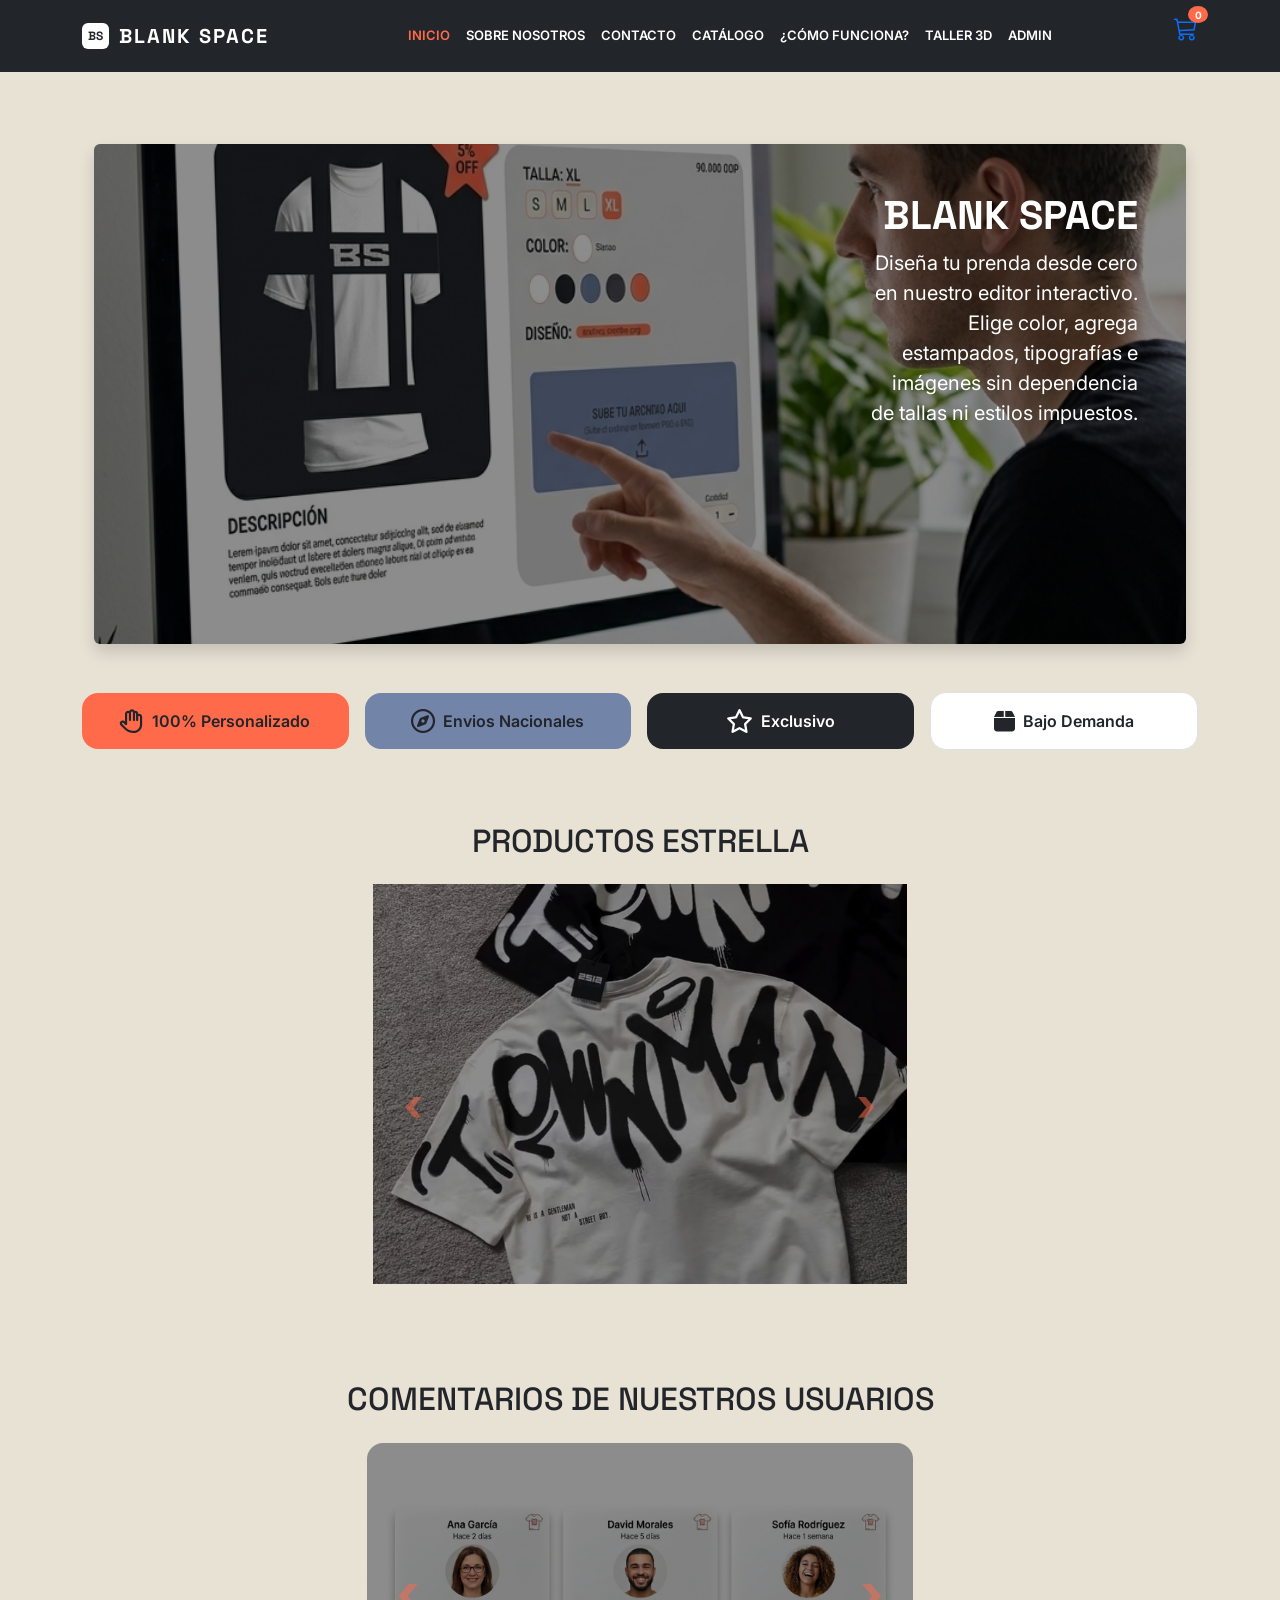
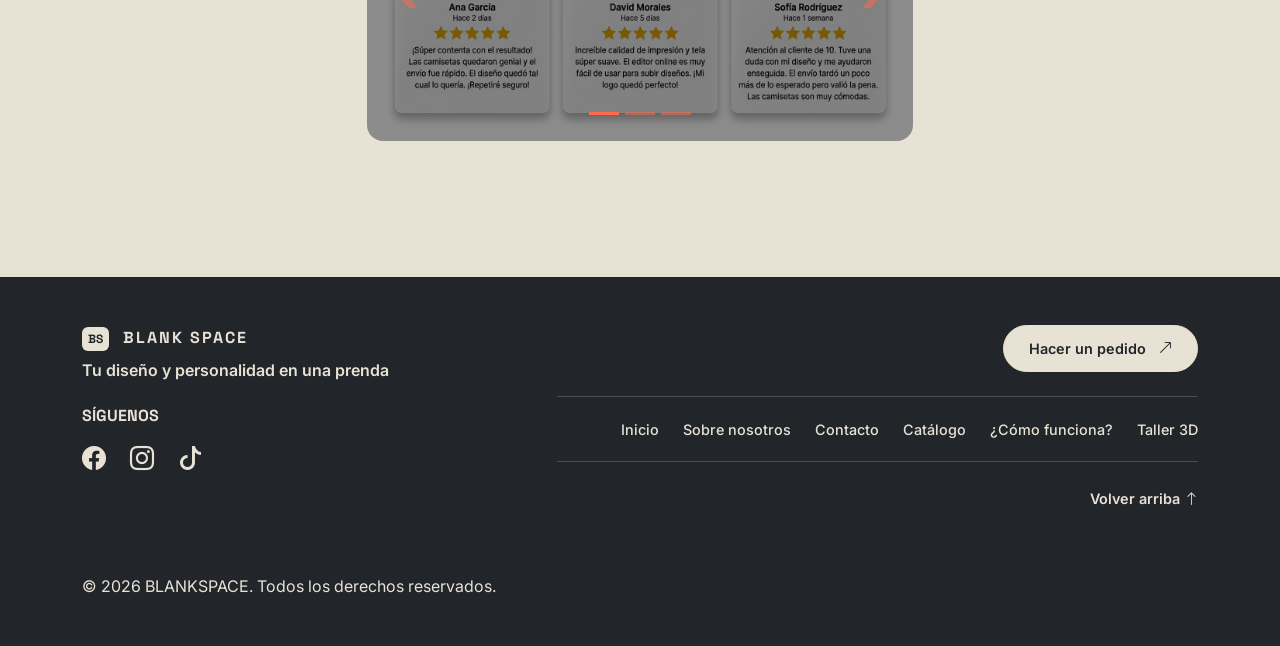
==== index.html @ e2339347 "Se actualiza el nav en todas las vistas actuales" ====
<!doctype html>
<html lang="es">

<head>
  <meta charset="UTF-8" />
  <meta name="viewport" content="width=device-width, initial-scale=1.0" />
  <title>Inicio | Blank Space</title>

  <link rel="preconnect" href="https://fonts.googleapis.com" />
  <link rel="preconnect" href="https://fonts.gstatic.com" crossorigin />
  <link
    href="https://fonts.googleapis.com/css2?family=Inter:ital,opsz,wght@0,14..32,100..900;1,14..32,100..900&family=Space+Grotesk:wght@300..700&display=swap"
    rel="stylesheet" />

  <link href="https://cdn.jsdelivr.net/npm/bootstrap@5.3.8/dist/css/bootstrap.min.css" rel="stylesheet"
    integrity="sha384-sRIl4kxILFvY47J16cr9ZwB07vP4J8+LH7qKQnuqkuIAvNWLzeN8tE5YBujZqJLB" crossorigin="anonymous" />
  <link href="https://cdn.jsdelivr.net/npm/bootstrap-icons@1.11.3/font/bootstrap-icons.min.css" rel="stylesheet" />
  <link rel="stylesheet" href="https://cdnjs.cloudflare.com/ajax/libs/font-awesome/6.4.0/css/all.min.css" />
  <link rel="stylesheet" href="CSS/estilos.css" />
</head>

<body class="d-flex flex-column min-vh-100">
  <!-- NAVBAR -->
  <nav class="navbar navbar-expand-md navbar-bs py-3">
    <div class="container d-flex justify-content-between align-items-center">
      <a class="navbar-brand d-flex align-items-center" href="index.html">
        <span class="logo">BS</span>
        <span class="marca">BLANK SPACE</span>
      </a>

      <div class="d-flex align-items-center ms-auto gap-3 d-md-none">
        <button class="navbar-toggler border-0 p-0" type="button" data-bs-toggle="collapse" data-bs-target="#menu"
          aria-controls="menu" aria-expanded="false" aria-label="Abrir menú">
          <i class="bi bi-list text-white fs-3"></i>
        </button>

        <a href="#" class="carrito text-decoration-none d-flex align-items-center">
          <i class="bi bi-cart3 fs-4"></i><span class="badge">0</span>
        </a>
      </div>

      <button class="navbar-toggler border-0 p-0 d-none" type="button" data-bs-toggle="collapse" data-bs-target="#menu"
        aria-controls="menu" aria-expanded="false" aria-label="Abrir menú">
        <i class="bi bi-list text-white fs-3"></i>
      </button>

      <div class="collapse navbar-collapse" id="menu">
        <ul class="navbar-nav mx-auto">
          <li class="nav-item">
            <a class="nav-link active" href="index.html">Inicio</a>
          </li>
          <li class="nav-item">
            <a class="nav-link" href="HTML/sobre-nosotros.html">Sobre nosotros</a>
          </li>
          <li class="nav-item">
            <a class="nav-link" href="HTML/contacto.html">Contacto</a>
          </li>
          <li class="nav-item"><a class="nav-link" href="#">Catálogo</a></li>
          <li class="nav-item">
            <a class="nav-link" href="#">¿Cómo funciona?</a>
          </li>
          <li class="nav-item"><a class="nav-link" href="#">Taller 3D</a></li>
          <li class="nav-item"><a class="nav-link" href="#Administrador">Admin</a></li>
        </ul>

        <a href="#" class="carrito text-decoration-none d-none d-md-flex align-items-center">
          <i class="bi bi-cart3 fs-4"></i><span class="badge">0</span>
        </a>
      </div>
    </div>
  </nav>

  <main class="py-5 container py-5 flex-grow-1">
    <!--hero (banner)-->
    <section class="hero py-4">
      <div class="container">
        <!-- carrusel -->
        <div id="carouselExampleSlidesOnly"
          class="carousel slide mb-5 rounded-2 overflow-hidden shadow position-relative" data-bs-ride="carousel">
          <div class="carousel-inner">
            <div class="carousel-item active">
              <img src="IMG/proceso.jpg" class="d-block w-100 object-fit-cover hero-img" style="height: 500px"
                alt="Estudio creativo" />
              <!--texto-->
              <div class="col-7 m-auto col-md-4 position-absolute top-0 end-0 p-4 p-md-5 z-3 text-center text-md-end">
                <h1 class="text-uppercase fw-bolder text-white">
                  Blank space
                </h1>
                <p class="fs-5 text-white">
                  Diseña tu prenda desde cero en nuestro editor interactivo.
                  Elige color, agrega estampados, tipografías e imágenes sin
                  dependencia de tallas ni estilos impuestos.
                </p>
              </div>
            </div>
            <div class="carousel-item">
              <img src="IMG/creacion.jpg" class="d-block w-100 object-fit-cover hero-img" style="height: 500px"
                alt="..." />
              <!--texto-->
              <div
                class="col-7 m-auto col-md-4 position-absolute bottom-0 end-0 p-4 p-md-5 z-3 text-center text-md-end">
                <h1 class="text-uppercase fw-bolder text-white">
                  Blank space
                </h1>
                <p class="fs-5 text-white">
                  Cada prenda es una oportunidad para expresar quién eres.
                  Dale vida a tus ideas, marca la diferencia y convierte lo
                  cotidiano en algo extraordinario.
                </p>
              </div>
            </div>
            <div class="carousel-item">
              <img src="IMG/cliente.jpg" class="d-block w-100 object-fit-cover hero-img" style="height: 500px"
                alt="..." />
              <!--texto-->
              <div
                class="col-7 m-auto col-md-4 position-absolute bottom-0 start-0 p-4 p-md-5 z-3 text-center text-md-end">
                <h1 class="text-uppercase fw-bolder text-white">
                  Blank space
                </h1>
                <p class="fs-5 text-white">
                  Creemos que tu ropa debe reflejar quién eres, por eso te
                  damos la libertad de crear diseños únicos que representen tu
                  estilo y personalidad.
                </p>
              </div>
            </div>
          </div>
        </div>

        <!-- Etiquetas -->
        <div class="row gap-3">
          <div
            class="col-10 m-auto col-md rounded-4 p-3 bg-tomato d-flex justify-content-center align-items-center text-center gap-2">
            <i class="fa-regular fa-hand fs-4"></i>
            <span class="fw-semibold">100% Personalizado</span>
          </div>
          <div
            class="col-10 m-auto col-md rounded-4 p-3 bg-glacous d-flex justify-content-center align-items-center text-center gap-2">
            <i class="fa-regular fa-compass fs-4"></i>
            <span class="fw-semibold">Envios Nacionales</span>
          </div>
          <div
            class="col-10 m-auto col-md rounded-4 p-3 bg-black text-white d-flex justify-content-center align-items-center text-center gap-2">
            <i class="fa-regular fa-star fs-4"></i>
            <span class="fw-semibold">Exclusivo</span>
          </div>
          <div
            class="col-10 m-auto col-md rounded-4 p-3 bg-white border d-flex justify-content-center align-items-center text-center gap-2">
            <i class="fa-solid fa-box fs-4"></i>
            <span class="fw-semibold text-dark">Bajo Demanda</span>
          </div>
        </div>
      </div>
    </section>

    <section id="estrella" class="container py-5">
      <h2 class="text-center mb-4">PRODUCTOS ESTRELLA</h2>
      <div class="row g-4 align-items-center">
        <div class="col-md-6 mx-auto">
          <div id="carouselExampleFade" class="carousel slide carousel-fade" data-bs-ride="carousel">
            <div class="carousel-inner">
              <div class="carousel-item active d-flex justify-content-center align-items-center" style="height: 400px;">
                <img src="IMG/camisetas.jpg" class="d-block w-100" style="object-fit: contain;"
                  alt="Camisetas estampadas">
              </div>
              <div class="carousel-item d-flex justify-content-center align-items-center" style="height: 400px;">
                <img src="IMG/gorras.jpg" class="d-block w-100" style="object-fit: contain;" alt="Gorras estampadas">
              </div>
              <div class="carousel-item d-flex justify-content-center align-items-center" style="height: 400px;">
                <img src="IMG/medias.jpg" class="d-block w-100" style="object-fit: contain;" alt="Medias estampadas">
              </div>
            </div>
            <button class="carousel-control-prev" type="button" data-bs-target="#carouselExampleFade"
              data-bs-slide="prev">
              <span class="carousel-control-prev-icon" aria-hidden="true"></span>
              <span class="visually-hidden">Previous</span>
            </button>
            <button class="carousel-control-next" type="button" data-bs-target="#carouselExampleFade"
              data-bs-slide="next">
              <span class="carousel-control-next-icon" aria-hidden="true"></span>
              <span class="visually-hidden">Next</span>
            </button>
          </div>
        </div>
      </div>
    </section>

    <section id="comentarios" class="py-5">
      <h2 class="text-center mb-4">COMENTARIOS DE NUESTROS USUARIOS</h2>
      <div class="row g-4 align-items-center">
        <div class="col-md-6 mx-auto">
          <div id="carrusel-comentarios" class="carousel slide">
            <div class="carousel-indicators">
              <button type="button" data-bs-target="#carrusel-comentarios" data-bs-slide-to="0" class="active"
                aria-current="true" aria-label="Slide 1"></button>
              <button type="button" data-bs-target="#carrusel-comentarios" data-bs-slide-to="1"
                aria-label="Slide 2"></button>
              <button type="button" data-bs-target="#carrusel-comentarios" data-bs-slide-to="2"
                aria-label="Slide 3"></button>
            </div>
            <div class="carousel-inner rounded-4">
              <div class="carousel-item active">
                <img src="IMG/comentarios1.jpg" class="d-block w-100" alt="Comentarios de nuestros clientes">
              </div>
              <div class="carousel-item">
                <img src="IMG/comentarios2.jpg" class="d-block w-100" alt="Comentarios de nuestros clientes">
              </div>
              <div class="carousel-item">
                <img src="IMG/comentarios3.jpg" class="d-block w-100" alt="Comentarios de nuestros clientes">
              </div>
            </div>
            <button class="carousel-control-prev" type="button" data-bs-target="#carrusel-comentarios"
              data-bs-slide="prev">
              <span class="carousel-control-prev-icon" aria-hidden="true"></span>
              <span class="visually-hidden">Previous</span>
            </button>
            <button class="carousel-control-next" type="button" data-bs-target="#carrusel-comentarios"
              data-bs-slide="next">
              <span class="carousel-control-next-icon" aria-hidden="true"></span>
              <span class="visually-hidden">Next</span>
            </button>
          </div>
        </div>
      </div>
    </section>
  </main>

  <footer class="footer">
    <div class="container py-5">
      <div class="row gy-4">
        <!-- LADO IZQUIERDO -->
        <div class="col-12 col-md-5">
          <!-- Marca -->
          <a href="/index.html" class="text-decoration-none d-inline-block">
            <span class="logo">BS</span>
            <span class="marca">BLANK SPACE</span>
          </a>

          <p class="fw-semibold mt-2">
            Tu diseño y personalidad en una prenda
          </p>

          <!-- Redes sociales -->
          <div class="mt-4">
            <h6 class="fw-bold mb-3">SÍGUENOS</h6>

            <ul class="list-unstyled d-flex gap-4 mb-0">
              <li>
                <a href="https://www.facebook.com/" class="social-link">
                  <i class="bi bi-facebook" id="facebook"></i>
                </a>
              </li>
              <li>
                <a href="https://www.instagram.com/" class="social-link">
                  <i class="bi bi-instagram" id="instagram"></i>
                </a>
              </li>
              <li>
                <a href="https://www.tiktok.com/" class="social-link">
                  <i class="bi bi-tiktok" id="tiktok"></i>
                </a>
              </li>
            </ul>
          </div>
        </div>

        <!-- LADO DERECHO -->
        <div class="col-12 col-md-7">
          <!-- Botón de pedido -->
          <div class="text-md-end mb-4">
            <a href="/HTML/catalogo.html" class="btn-pedido">
              Hacer un pedido
              <i class="bi bi-arrow-up-right"></i>
            </a>
          </div>

          <!-- Menú -->
          <nav class="footer-menu">
            <ul class="list-unstyled d-flex flex-wrap justify-content-md-end gap-3 gap-lg-4 mb-0">
              <li><a href="/index.html" class="footer-link">Inicio</a></li>
              <li>
                <a href="/HTML/sobre-nosotros.html" class="footer-link">Sobre nosotros</a>
              </li>
              <li>
                <a href="/HTML/contacto.html" class="footer-link">Contacto</a>
              </li>
              <li>
                <a href="/HTML/catalogo.html" class="footer-link">Catálogo</a>
              </li>
              <li><a href="#" class="footer-link">¿Cómo funciona?</a></li>
              <li><a href="#" class="footer-link">Taller 3D</a></li>
            </ul>
          </nav>

          <!-- Volver arriba -->
          <div class="text-md-end mt-4">
            <a href="#inicio" class="back-top">
              Volver arriba
              <i class="bi bi-arrow-up"></i>
            </a>
          </div>
        </div>
      </div>
      <div class="copyright mt-5 pt-3">
        <p class="mb-0">
          &copy; 2026 BLANKSPACE. Todos los derechos reservados.
        </p>
      </div>
    </div>
  </footer>
  <script src="https://cdn.jsdelivr.net/npm/bootstrap@5.3.8/dist/js/bootstrap.bundle.min.js"
    integrity="sha384-FKyoEForCGlyvwx9Hj09JcYn3nv7wiPVlz7YYwJrWVcXK/BmnVDxM+D2scQbITxI"
    crossorigin="anonymous"></script>
</body>

</html>
---- CSS/estilos.css ----
:root {
  --soft-linen: #e8e2d5;
  --shadow-gray: #22252a;
  --tomato: #ff6b4a;
  --glaucous: #7284a8;
  --charcoal-blue: #474954;
  --font-title: "Space Grotesk", sans-serif;
  --font-text: "Inter", sans-serif;
}

body {
  box-sizing: border-box;
  margin: 0;
  padding: 0;
  background-color: var(--soft-linen);
  color: var(--shadow-gray);
  font-family: var(--font-text);
}

h1,
h2,
h3,
h4,
h5,
h6 {
  font-family: var(--font-title);
}

p {
  font-family: var(--font-text);
}

/* ---------- Navbar ---------- */
.navbar-bs {
  background-color: var(--shadow-gray);
}

.logo {
  background-color: white;
  color: var(--shadow-gray);
  font-family: var(--font-title);
  font-weight: 700;
  font-size: 12px;
  padding: 4px 6px;
  border-radius: 6px;
  margin-right: 10px;
}

.marca {
  font-family: var(--font-title);
  font-weight: 700;
  letter-spacing: 2px;
  color: white;
}

.navbar-bs .nav-link {
  color: white;
  font-size: 13px;
  font-weight: 600;
  text-transform: uppercase;
}

.navbar-bs .nav-link:hover {
  color: var(--tomato);
}

.carrito {
  display: inline-flex;
  align-items: center;
  transform: translateY(-6px);
}

.carrito:hover {
  color: var(--tomato);
}

.carrito .badge {
  position: absolute;
  top: -6px;
  right: -10px;
  font-size: 10px;
  background-color: var(--tomato);
  border-radius: 50%;
}

/* ---------- hambur---------- */

.navbar-bs .navbar-toggler {
  border: 1px solid var(--charcoal-blue);
  border-radius: 10px;
  padding: 4px 10px;
}

.navbar-bs .navbar-toggler:focus {
  box-shadow: 0 0 0 3px rgba(255, 107, 74, 0.35);
}

.navbar-bs .nav-link.active {
  color: var(--tomato);
}

@media (max-width: 767.98px) {
  .navbar-bs .navbar-collapse {
    margin-top: 12px;
    padding-top: 8px;
    border-top: 1px solid var(--charcoal-blue);
  }

  .navbar-bs .nav-link {
    padding: 12px 0;
    border-bottom: 1px solid rgba(255, 255, 255, 0.08);
  }

  .carrito {
    display: inline-block;
    margin-top: 14px;
  }
}

/* ---------- Hero ----------------- */
.titulo-hero {
  font-size: 70px;
  font-weight: 700;
  line-height: 1;
}

.etiqueta-hero {
  font-size: 12px;
  font-weight: 700;
  text-transform: uppercase;
  letter-spacing: 1px;
}

.etiqueta-hero::before {
  content: "";
  display: inline-block;
  width: 9px;
  height: 9px;
  border-radius: 50%;
  background-color: var(--tomato);
  margin-right: 8px;
}

/* ---------- Carrusel ---------------------- */
.carrusel {
  border: 3px solid var(--shadow-gray);
  border-radius: 18px;
  overflow: hidden;
}

.carrusel .carousel-item {
  height: 300px;
  background-color: var(--shadow-gray);
  background-image: url("../IMG/bs.jpg");
  background-repeat: no-repeat;
  background-position: center;
  background-size: cover;
}

.carrusel .carousel-item img.foto-integrante {
  object-fit: contain;
  object-position: center;
  background-color: transparent;
}

.carrusel .carousel-item img {
  width: 100%;
  height: 100%;
  object-fit: cover;
}

.carrusel .carousel-item::after {
  content: "";
  position: absolute;
  inset: 0;
  background: linear-gradient(to top, rgba(0, 0, 0, 0.85), transparent 60%);
}

.carrusel .carousel-caption {
  z-index: 2;
  text-align: left;
  left: 16px;
  bottom: 14px;
  padding: 0;
}

.carrusel .carousel-caption h3 {
  font-size: 18px;
  margin: 0;
}

.carrusel .carousel-indicators,
.carrusel .carousel-control-prev,
.carrusel .carousel-control-next {
  z-index: 3;
}

#carouselExampleFade .carousel-control-prev-icon,
#carouselExampleFade .carousel-control-next-icon {
  background-image: none;
}

#carouselExampleFade .carousel-control-prev-icon::after {
  content: '‹';
  font-size: 3rem;
  color: var(--tomato); 
  font-weight: bold;
}

#carouselExampleFade .carousel-control-next-icon::after {
  content: '›';
  font-size: 3rem;
  color: var(--tomato);
  font-weight: bold;
}

#carrusel-comentarios .carousel-indicators [data-bs-target] {
  background-color: var(--tomato);
  opacity: 0.5;
}

#carrusel-comentarios .carousel-indicators .active {
  opacity: 1;
}

#carrusel-comentarios .carousel-control-prev-icon,
#carrusel-comentarios .carousel-control-next-icon {
  background-image: none;
  width: auto;
  height: auto;
}

#carrusel-comentarios .carousel-control-prev-icon::after {
  content: '‹';
  font-size: 3.5rem;
  color: var(--tomato);            
  font-weight: bold;
}

#carrusel-comentarios .carousel-control-next-icon::after {
  content: '›';
  font-size: 3.5rem;
  color: var(--tomato);        
  font-weight: bold;
}

.rol {
  display: inline-block;
  background-color: var(--tomato);
  color: white;
  font-size: 10px;
  font-weight: 700;
  text-transform: uppercase;
  padding: 2px 8px;
  border-radius: 4px;
  margin-bottom: 6px;
}

/* ---------- Tarjetas ----------------------------- */
.tarjeta {
  background-color: var(--shadow-gray);
  color: white;
  border-radius: 28px;
  padding: 25px;
  height: 100%;
  display: flex;
  flex-direction: column;
}

.tarjeta-header {
  display: flex;
  align-items: center;
  gap: 12px;
  padding-bottom: 15px;
  margin-bottom: 15px;
  border-bottom: 1px solid var(--charcoal-blue);
}

.tarjeta-titulo {
  font-size: 18px;
  margin: 0;
}

.sobretitulo {
  font-size: 10px;
  font-weight: 700;
  text-transform: uppercase;
  display: block;
}

.icono {
  width: 38px;
  height: 38px;
  border-radius: 10px;
  display: flex;
  align-items: center;
  justify-content: center;
  font-size: 18px;
}

.icono-glaucous {
  background-color: rgba(114, 132, 168, 0.25);
  color: var(--glaucous);
}

.icono-tomato {
  background-color: rgba(255, 107, 74, 0.2);
  color: var(--tomato);
}

.subtitulo {
  font-size: 13px;
  font-weight: 700;
  text-transform: uppercase;
  margin-bottom: 8px;
}

.caja {
  background-color: var(--charcoal-blue);
  border-radius: 12px;
  padding: 12px 14px;
  font-size: 13px;
  margin-bottom: 15px;
}

.valor {
  display: flex;
  gap: 10px;
}

.valor i {
  color: var(--tomato);
}

.valor p {
  margin: 0;
}

.tarjeta-footer {
  margin-top: auto;
  padding-top: 15px;
  border-top: 1px solid var(--charcoal-blue);
  text-align: center;
  font-size: 12px;
  font-weight: 600;
}

.texto-glaucous {
  color: var(--glaucous);
}

.texto-tomato {
  color: var(--tomato);
}

.fa-brands,
.fa-github {
  width: 40px;
  height: 40px;
  color: var(--soft-linen);
}

.tarjeta a {
  color: var(--soft-linen);
  transition: all 0.3s ease;
  /*transition-property all (lo que se va a animar) transtition-duration (lo que se va  a demorar) transition-timing-function (El ritmo con que velocidad)*/
}

.tarjeta a:hover {
  color: var(--tomato);
  transform: scale(1.15);
  /*transform permite modificar la forma o posicion visual de un elemento (escalarlo, rotarlo, moverlo o inclinarlo) sin desacomodar lo demas en este caso con scale lo hace mas grande o le hace zoom*/
}

#mensaje {
  width: 100%;
  min-height: 150px;
  padding: 12px 15px;
  margin-top: 8px;
  margin-bottom: 20px;
  resize: vertical;
}

#equipo{
  color: var(--tomato)
}

/*----Footer-----*/

.footer {
    background-color: var(--shadow-gray);
    color: var(--soft-linen);
    margin-top: 40px;
    font-family: var(--font-text);
}
.footer .logo {
    background-color: var(--soft-linen);
    color: var(--shadow-gray);
}

.footer .marca {
    color: var(--soft-linen);
    font-family: var(--font-title);
    letter-spacing: 2px;
}

.footer p {
    color: var(--soft-linen);
}
/* Boton hacer pedido */
.btn-pedido {
    display: inline-flex;
    align-items: center;
    gap: 12px;
    padding: 12px 25px;
    background-color: var(--soft-linen);
    color: var(--shadow-gray);
    border: 1px solid var(--soft-linen);
    border-radius: 30px;
    text-decoration: none;
    font-family: var(--font-text);
    font-weight: 600;
    font-size: 0.9rem;
    transition: all 0.3s ease;
}

.btn-pedido:hover{
  background-color: var(--tomato);
  border-color: var(--tomato);
  color: var(--shadow-gray);
  transform: translateY(-4px)

}

/* Menu de navegación*/
.footer-menu {
    border-top: 1px solid rgba(232, 226, 213, 0.2);
    border-bottom: 1px solid rgba(232, 226, 213, 0.2);
    padding: 20px 0;
}

.footer-link {
    color: var(--soft-linen);
    text-decoration: none;
    font-family: var(--font-text);
    font-size: 0.9rem;
    font-weight: 500;
    transition: color 0.3s ease;
}

.footer-link:hover {
  color: var(--tomato)
}

/*íconos de redes sociales*/
.social-link {
    color: var(--soft-linen);
    font-size: 1.5rem;
    display: inline-block;
    transition: all 0.3s ease;
}

.social-link:hover { 
  transform: translateY(-4px);
}

#facebook:hover{
  color: var(--tomato)
}
#instagram:hover{
  color: var(--tomato)
}

#tiktok:hover{
  color: var(--tomato)
}
.back-top {
    color: var(--soft-linen);
    text-decoration: none;
    font-size: 0.9rem;
    font-weight: 600;
    transition: color 0.3s ease;
}

.back-top:hover{
  color: var(--tomato)
}

.bg-tomato{
  background-color: var(--tomato);
}

.bg-black{
 background-color: var(--shadow-gray)!important;
 color:#FFFFFF;
}

.bg-glacous{
 background-color: var(--glaucous);
}

.bg-white{
  background-color: #FFFFFF;
}

.carousel-item::after {
    content: ""; /* Obligatorio */
    position: absolute;
    inset: 0;
    width: 100%;
    height: 100%;
    background: rgba(0, 0, 0, 0.45);
    z-index: 1;
}

/* Estilo formulario */

.gestion-productos {
    display: flex;
    gap: 20px;
    margin-top: 25px;
    padding-left: 20 px;
}

.formulario-producto {
    width: 280px;
    padding: 15px;
    border: 1px solid var(--tomato);
    border-radius: 8px;
}

/* Estilo del titulo y margen del contenedor */
.contenido {
    flex: 1;
    padding: 40px !important;
    border-radius: 12px;
}

#titulo-admin {
    font-size: 26px;
    font-weight: 600;
    margin-bottom: 8px;
    color: #333;
}

/* Estilo boton seleccionar */

.form-select {
    border: 1px solid #d5d9d2;
    border-radius: 8px;
    padding: 10px;
    font-size: 14px;
    background-color: #fff;
}

/* Estilo subir imagen en el formulario */

.subir-imagen {
    width: 120px;
    height: 120px;
    border: 2px dashed var(--shadow-gray);
    border-radius: 8px;
    display: flex;
    flex-direction: column;
    justify-content: center;
    align-items: center;
    cursor: pointer;
}

.subir-imagen span {
    font-size: 35px;
}

.subir-imagen p {
    font-size: 12px;
    margin: 0;
}

.subir-imagen:hover {
  border: var(--shadow-gray) !important;
  background-color: var(--tomato);
}

/* Estilo boton guardar*/

.btn-guardar {
    width: 100%;
    padding: 10px;
    background-color: #FFFFFF;
    color: black;
    border: 1px solid var(--shadow-gray);
    border-radius: 8px;
    font-size: 14px;
    font-weight: 600;
}
.btn-guardar:hover {
    background-color: var(--tomato);
    border-color: var(--shadow-gray);
}
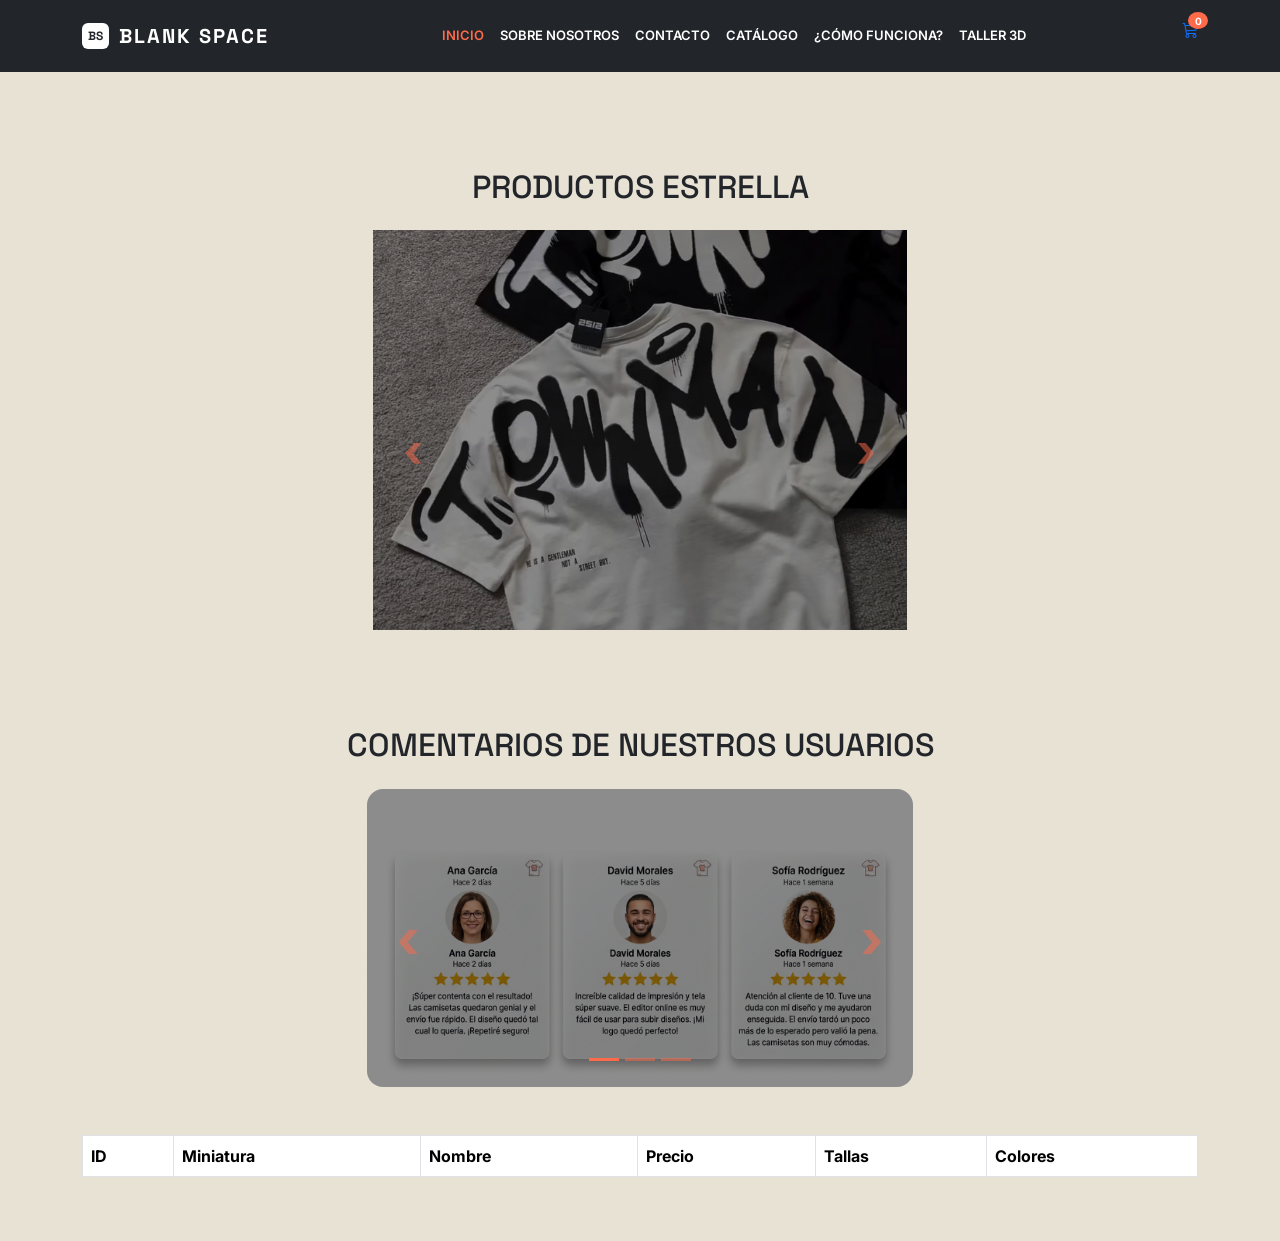
==== commit dd0432fe: "tabla" ====
--- a/index.html
+++ b/index.html
@@ -6,153 +6,52 @@
   <meta name="viewport" content="width=device-width, initial-scale=1.0" />
   <title>Inicio | Blank Space</title>
 
+
   <link rel="preconnect" href="https://fonts.googleapis.com" />
   <link rel="preconnect" href="https://fonts.gstatic.com" crossorigin />
   <link
     href="https://fonts.googleapis.com/css2?family=Inter:ital,opsz,wght@0,14..32,100..900;1,14..32,100..900&family=Space+Grotesk:wght@300..700&display=swap"
     rel="stylesheet" />
 
+
   <link href="https://cdn.jsdelivr.net/npm/bootstrap@5.3.8/dist/css/bootstrap.min.css" rel="stylesheet"
     integrity="sha384-sRIl4kxILFvY47J16cr9ZwB07vP4J8+LH7qKQnuqkuIAvNWLzeN8tE5YBujZqJLB" crossorigin="anonymous" />
   <link href="https://cdn.jsdelivr.net/npm/bootstrap-icons@1.11.3/font/bootstrap-icons.min.css" rel="stylesheet" />
-  <link rel="stylesheet" href="https://cdnjs.cloudflare.com/ajax/libs/font-awesome/6.4.0/css/all.min.css" />
+
+
   <link rel="stylesheet" href="CSS/estilos.css" />
 </head>
 
-<body class="d-flex flex-column min-vh-100">
+<body>
   <!-- NAVBAR -->
   <nav class="navbar navbar-expand-md navbar-bs py-3">
-    <div class="container d-flex justify-content-between align-items-center">
+    <div class="container">
       <a class="navbar-brand d-flex align-items-center" href="index.html">
         <span class="logo">BS</span>
         <span class="marca">BLANK SPACE</span>
       </a>
 
-      <div class="d-flex align-items-center ms-auto gap-3 d-md-none">
-        <button class="navbar-toggler border-0 p-0" type="button" data-bs-toggle="collapse" data-bs-target="#menu"
-          aria-controls="menu" aria-expanded="false" aria-label="Abrir menú">
-          <i class="bi bi-list text-white fs-3"></i>
-        </button>
-
-        <a href="#" class="carrito text-decoration-none d-flex align-items-center">
-          <i class="bi bi-cart3 fs-4"></i><span class="badge">0</span>
-        </a>
-      </div>
-
-      <button class="navbar-toggler border-0 p-0 d-none" type="button" data-bs-toggle="collapse" data-bs-target="#menu"
-        aria-controls="menu" aria-expanded="false" aria-label="Abrir menú">
+      <button class="navbar-toggler" type="button" data-bs-toggle="collapse" data-bs-target="#menu" aria-controls="menu"
+        aria-expanded="false" aria-label="Abrir menú">
         <i class="bi bi-list text-white fs-3"></i>
       </button>
 
       <div class="collapse navbar-collapse" id="menu">
         <ul class="navbar-nav mx-auto">
-          <li class="nav-item">
-            <a class="nav-link active" href="index.html">Inicio</a>
-          </li>
-          <li class="nav-item">
-            <a class="nav-link" href="HTML/sobre-nosotros.html">Sobre nosotros</a>
-          </li>
-          <li class="nav-item">
-            <a class="nav-link" href="HTML/contacto.html">Contacto</a>
-          </li>
+          <li class="nav-item"><a class="nav-link active" href="index.html">Inicio</a></li>
+          <li class="nav-item"><a class="nav-link" href="HTML/sobre-nosotros.html">Sobre nosotros</a></li>
+          <li class="nav-item"><a class="nav-link" href="HTML/contacto.html">Contacto</a></li>
           <li class="nav-item"><a class="nav-link" href="#">Catálogo</a></li>
-          <li class="nav-item">
-            <a class="nav-link" href="#">¿Cómo funciona?</a>
-          </li>
+          <li class="nav-item"><a class="nav-link" href="#">¿Cómo funciona?</a></li>
           <li class="nav-item"><a class="nav-link" href="#">Taller 3D</a></li>
-          <li class="nav-item"><a class="nav-link" href="#Administrador">Admin</a></li>
         </ul>
-
-        <a href="#" class="carrito text-decoration-none d-none d-md-flex align-items-center">
-          <i class="bi bi-cart3 fs-4"></i><span class="badge">0</span>
-        </a>
+        <a href="#" class="carrito"><i class="bi bi-cart3"></i><span class="badge">0</span></a>
       </div>
     </div>
   </nav>
 
-  <main class="py-5 container py-5 flex-grow-1">
-    <!--hero (banner)-->
-    <section class="hero py-4">
-      <div class="container">
-        <!-- carrusel -->
-        <div id="carouselExampleSlidesOnly"
-          class="carousel slide mb-5 rounded-2 overflow-hidden shadow position-relative" data-bs-ride="carousel">
-          <div class="carousel-inner">
-            <div class="carousel-item active">
-              <img src="IMG/proceso.jpg" class="d-block w-100 object-fit-cover hero-img" style="height: 500px"
-                alt="Estudio creativo" />
-              <!--texto-->
-              <div class="col-7 m-auto col-md-4 position-absolute top-0 end-0 p-4 p-md-5 z-3 text-center text-md-end">
-                <h1 class="text-uppercase fw-bolder text-white">
-                  Blank space
-                </h1>
-                <p class="fs-5 text-white">
-                  Diseña tu prenda desde cero en nuestro editor interactivo.
-                  Elige color, agrega estampados, tipografías e imágenes sin
-                  dependencia de tallas ni estilos impuestos.
-                </p>
-              </div>
-            </div>
-            <div class="carousel-item">
-              <img src="IMG/creacion.jpg" class="d-block w-100 object-fit-cover hero-img" style="height: 500px"
-                alt="..." />
-              <!--texto-->
-              <div
-                class="col-7 m-auto col-md-4 position-absolute bottom-0 end-0 p-4 p-md-5 z-3 text-center text-md-end">
-                <h1 class="text-uppercase fw-bolder text-white">
-                  Blank space
-                </h1>
-                <p class="fs-5 text-white">
-                  Cada prenda es una oportunidad para expresar quién eres.
-                  Dale vida a tus ideas, marca la diferencia y convierte lo
-                  cotidiano en algo extraordinario.
-                </p>
-              </div>
-            </div>
-            <div class="carousel-item">
-              <img src="IMG/cliente.jpg" class="d-block w-100 object-fit-cover hero-img" style="height: 500px"
-                alt="..." />
-              <!--texto-->
-              <div
-                class="col-7 m-auto col-md-4 position-absolute bottom-0 start-0 p-4 p-md-5 z-3 text-center text-md-end">
-                <h1 class="text-uppercase fw-bolder text-white">
-                  Blank space
-                </h1>
-                <p class="fs-5 text-white">
-                  Creemos que tu ropa debe reflejar quién eres, por eso te
-                  damos la libertad de crear diseños únicos que representen tu
-                  estilo y personalidad.
-                </p>
-              </div>
-            </div>
-          </div>
-        </div>
 
-        <!-- Etiquetas -->
-        <div class="row gap-3">
-          <div
-            class="col-10 m-auto col-md rounded-4 p-3 bg-tomato d-flex justify-content-center align-items-center text-center gap-2">
-            <i class="fa-regular fa-hand fs-4"></i>
-            <span class="fw-semibold">100% Personalizado</span>
-          </div>
-          <div
-            class="col-10 m-auto col-md rounded-4 p-3 bg-glacous d-flex justify-content-center align-items-center text-center gap-2">
-            <i class="fa-regular fa-compass fs-4"></i>
-            <span class="fw-semibold">Envios Nacionales</span>
-          </div>
-          <div
-            class="col-10 m-auto col-md rounded-4 p-3 bg-black text-white d-flex justify-content-center align-items-center text-center gap-2">
-            <i class="fa-regular fa-star fs-4"></i>
-            <span class="fw-semibold">Exclusivo</span>
-          </div>
-          <div
-            class="col-10 m-auto col-md rounded-4 p-3 bg-white border d-flex justify-content-center align-items-center text-center gap-2">
-            <i class="fa-solid fa-box fs-4"></i>
-            <span class="fw-semibold text-dark">Bajo Demanda</span>
-          </div>
-        </div>
-      </div>
-    </section>
+  <main class="container py-5">
 
     <section id="estrella" class="container py-5">
       <h2 class="text-center mb-4">PRODUCTOS ESTRELLA</h2>
@@ -161,14 +60,14 @@
           <div id="carouselExampleFade" class="carousel slide carousel-fade" data-bs-ride="carousel">
             <div class="carousel-inner">
               <div class="carousel-item active d-flex justify-content-center align-items-center" style="height: 400px;">
-                <img src="IMG/camisetas.jpg" class="d-block w-100" style="object-fit: contain;"
+                <img src="/IMG/camisetas.jpg" class="d-block w-100" style="object-fit: contain;"
                   alt="Camisetas estampadas">
               </div>
               <div class="carousel-item d-flex justify-content-center align-items-center" style="height: 400px;">
-                <img src="IMG/gorras.jpg" class="d-block w-100" style="object-fit: contain;" alt="Gorras estampadas">
+                <img src="/IMG/gorras.jpg" class="d-block w-100" style="object-fit: contain;" alt="Gorras estampadas">
               </div>
               <div class="carousel-item d-flex justify-content-center align-items-center" style="height: 400px;">
-                <img src="IMG/medias.jpg" class="d-block w-100" style="object-fit: contain;" alt="Medias estampadas">
+                <img src="/IMG/medias.jpg" class="d-block w-100" style="object-fit: contain;" alt="Medias estampadas">
               </div>
             </div>
             <button class="carousel-control-prev" type="button" data-bs-target="#carouselExampleFade"
@@ -184,6 +83,9 @@
           </div>
         </div>
       </div>
+
+
+
     </section>
 
     <section id="comentarios" class="py-5">
@@ -201,13 +103,13 @@
             </div>
             <div class="carousel-inner rounded-4">
               <div class="carousel-item active">
-                <img src="IMG/comentarios1.jpg" class="d-block w-100" alt="Comentarios de nuestros clientes">
+                <img src="/IMG/comentarios1.jpg" class="d-block w-100" alt="Comentarios de nuestros clientes">
               </div>
               <div class="carousel-item">
-                <img src="IMG/comentarios2.jpg" class="d-block w-100" alt="Comentarios de nuestros clientes">
+                <img src="/IMG/comentarios2.jpg" class="d-block w-100" alt="Comentarios de nuestros clientes">
               </div>
               <div class="carousel-item">
-                <img src="IMG/comentarios3.jpg" class="d-block w-100" alt="Comentarios de nuestros clientes">
+                <img src="/IMG/comentarios3.jpg" class="d-block w-100" alt="Comentarios de nuestros clientes">
               </div>
             </div>
             <button class="carousel-control-prev" type="button" data-bs-target="#carrusel-comentarios"
@@ -221,97 +123,30 @@
               <span class="visually-hidden">Next</span>
             </button>
           </div>
-        </div>
-      </div>
     </section>
+
+    <table class="table table-bordered">
+      <thead>
+        <tr>
+          <th scope="col">ID</th>
+          <th scope="col">Miniatura</th>
+          <th scope="col">Nombre</th>
+          <th scope="col">Precio</th>
+          <th scope="col">Tallas</th>
+          <th scope="col">Colores</th>
+        </tr>
+      </thead>
+      <tbody id="cuerpo-tabla">
+        
+      </tbody>
+    </table>
+
   </main>
 
-  <footer class="footer">
-    <div class="container py-5">
-      <div class="row gy-4">
-        <!-- LADO IZQUIERDO -->
-        <div class="col-12 col-md-5">
-          <!-- Marca -->
-          <a href="/index.html" class="text-decoration-none d-inline-block">
-            <span class="logo">BS</span>
-            <span class="marca">BLANK SPACE</span>
-          </a>
-
-          <p class="fw-semibold mt-2">
-            Tu diseño y personalidad en una prenda
-          </p>
-
-          <!-- Redes sociales -->
-          <div class="mt-4">
-            <h6 class="fw-bold mb-3">SÍGUENOS</h6>
-
-            <ul class="list-unstyled d-flex gap-4 mb-0">
-              <li>
-                <a href="https://www.facebook.com/" class="social-link">
-                  <i class="bi bi-facebook" id="facebook"></i>
-                </a>
-              </li>
-              <li>
-                <a href="https://www.instagram.com/" class="social-link">
-                  <i class="bi bi-instagram" id="instagram"></i>
-                </a>
-              </li>
-              <li>
-                <a href="https://www.tiktok.com/" class="social-link">
-                  <i class="bi bi-tiktok" id="tiktok"></i>
-                </a>
-              </li>
-            </ul>
-          </div>
-        </div>
-
-        <!-- LADO DERECHO -->
-        <div class="col-12 col-md-7">
-          <!-- Botón de pedido -->
-          <div class="text-md-end mb-4">
-            <a href="/HTML/catalogo.html" class="btn-pedido">
-              Hacer un pedido
-              <i class="bi bi-arrow-up-right"></i>
-            </a>
-          </div>
-
-          <!-- Menú -->
-          <nav class="footer-menu">
-            <ul class="list-unstyled d-flex flex-wrap justify-content-md-end gap-3 gap-lg-4 mb-0">
-              <li><a href="/index.html" class="footer-link">Inicio</a></li>
-              <li>
-                <a href="/HTML/sobre-nosotros.html" class="footer-link">Sobre nosotros</a>
-              </li>
-              <li>
-                <a href="/HTML/contacto.html" class="footer-link">Contacto</a>
-              </li>
-              <li>
-                <a href="/HTML/catalogo.html" class="footer-link">Catálogo</a>
-              </li>
-              <li><a href="#" class="footer-link">¿Cómo funciona?</a></li>
-              <li><a href="#" class="footer-link">Taller 3D</a></li>
-            </ul>
-          </nav>
-
-          <!-- Volver arriba -->
-          <div class="text-md-end mt-4">
-            <a href="#inicio" class="back-top">
-              Volver arriba
-              <i class="bi bi-arrow-up"></i>
-            </a>
-          </div>
-        </div>
-      </div>
-      <div class="copyright mt-5 pt-3">
-        <p class="mb-0">
-          &copy; 2026 BLANKSPACE. Todos los derechos reservados.
-        </p>
-      </div>
-    </div>
-  </footer>
   <script src="https://cdn.jsdelivr.net/npm/bootstrap@5.3.8/dist/js/bootstrap.bundle.min.js"
     integrity="sha384-FKyoEForCGlyvwx9Hj09JcYn3nv7wiPVlz7YYwJrWVcXK/BmnVDxM+D2scQbITxI"
     crossorigin="anonymous"></script>
+  <script src="JS/script.js"></script>
 </body>
 
 </html>
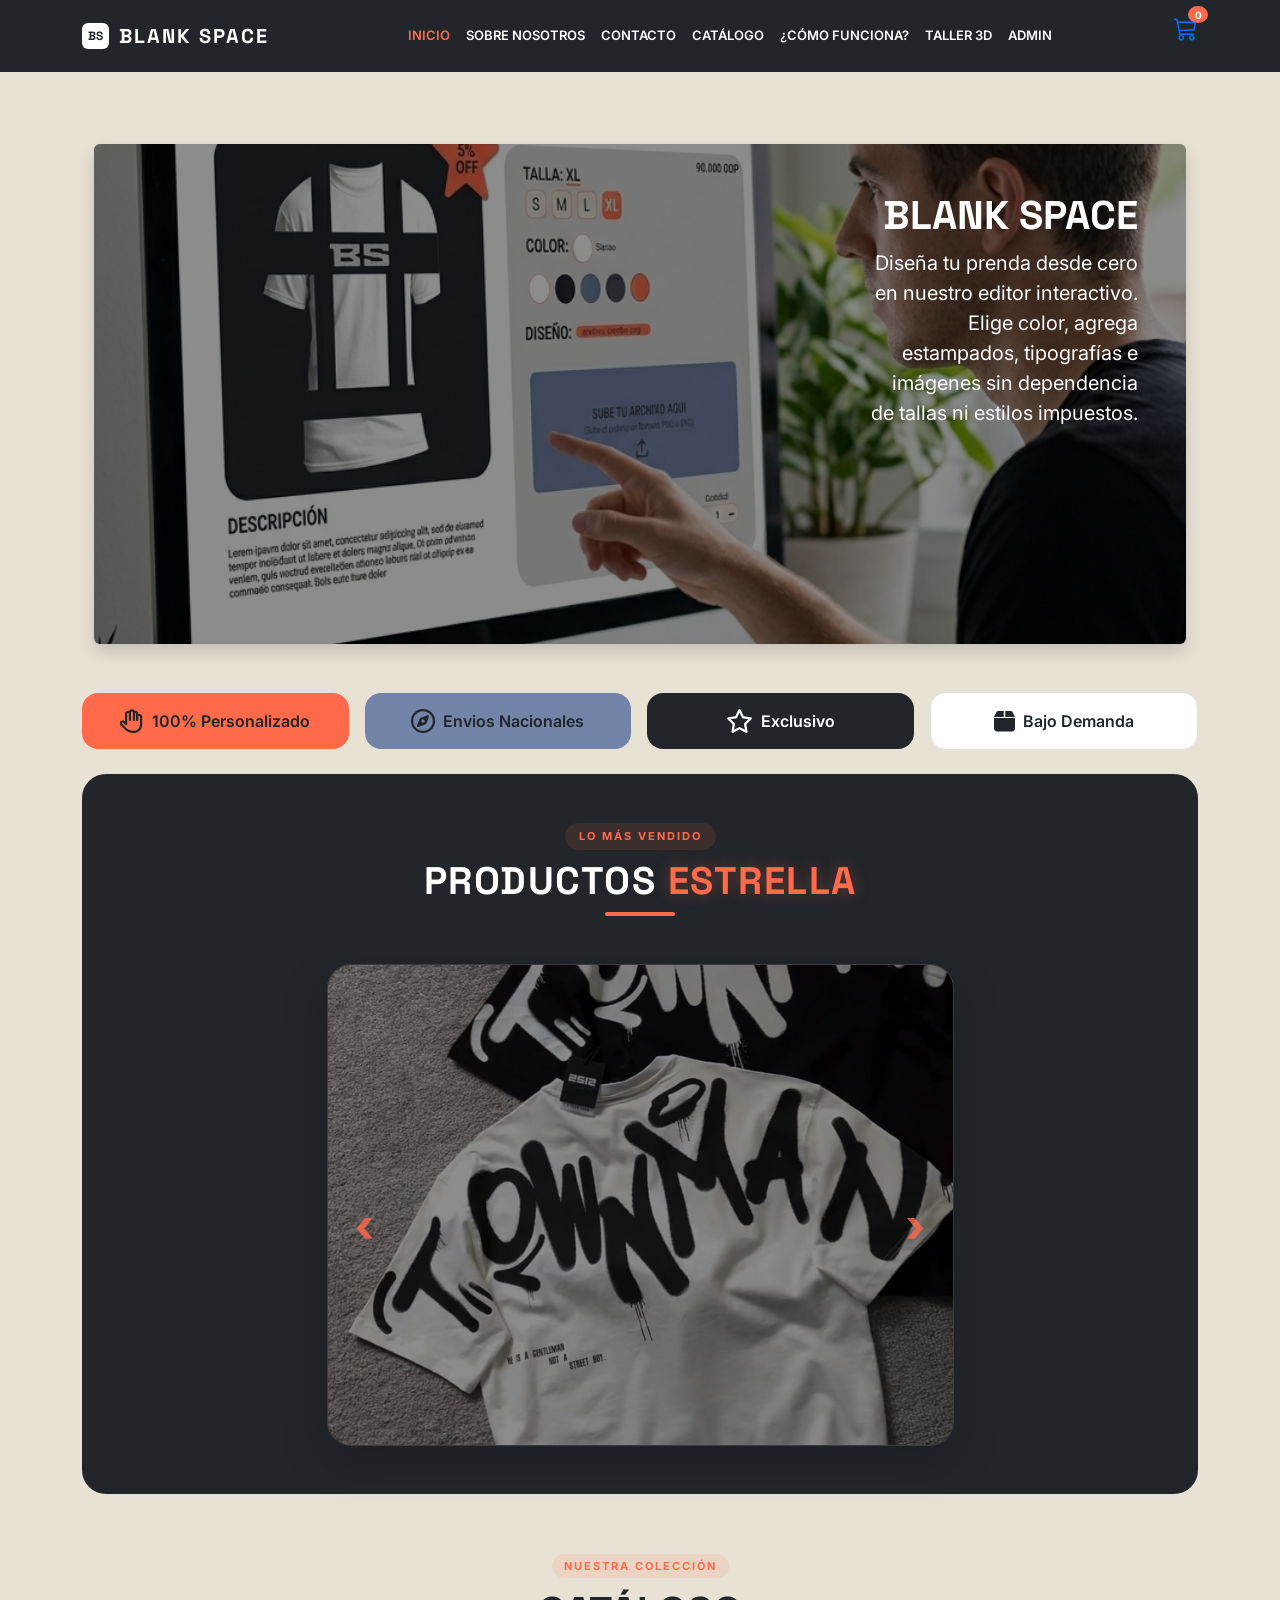
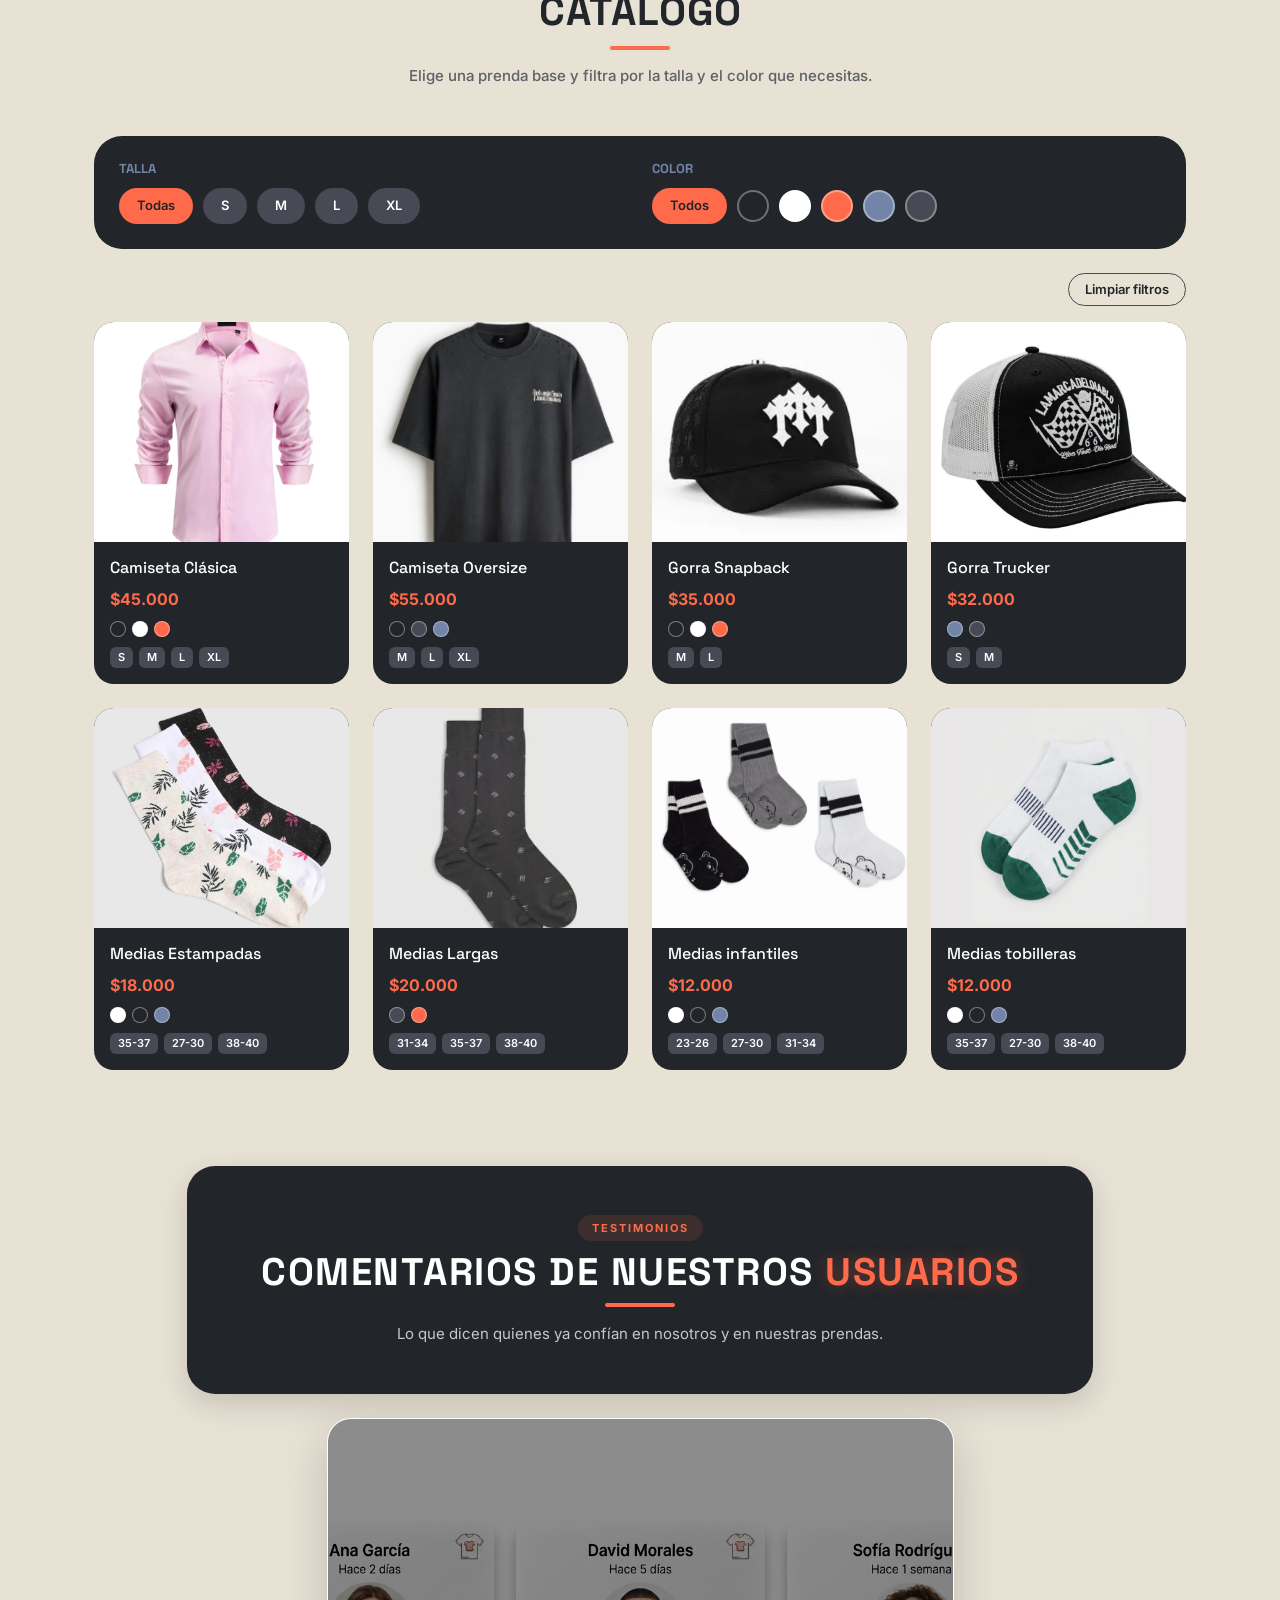
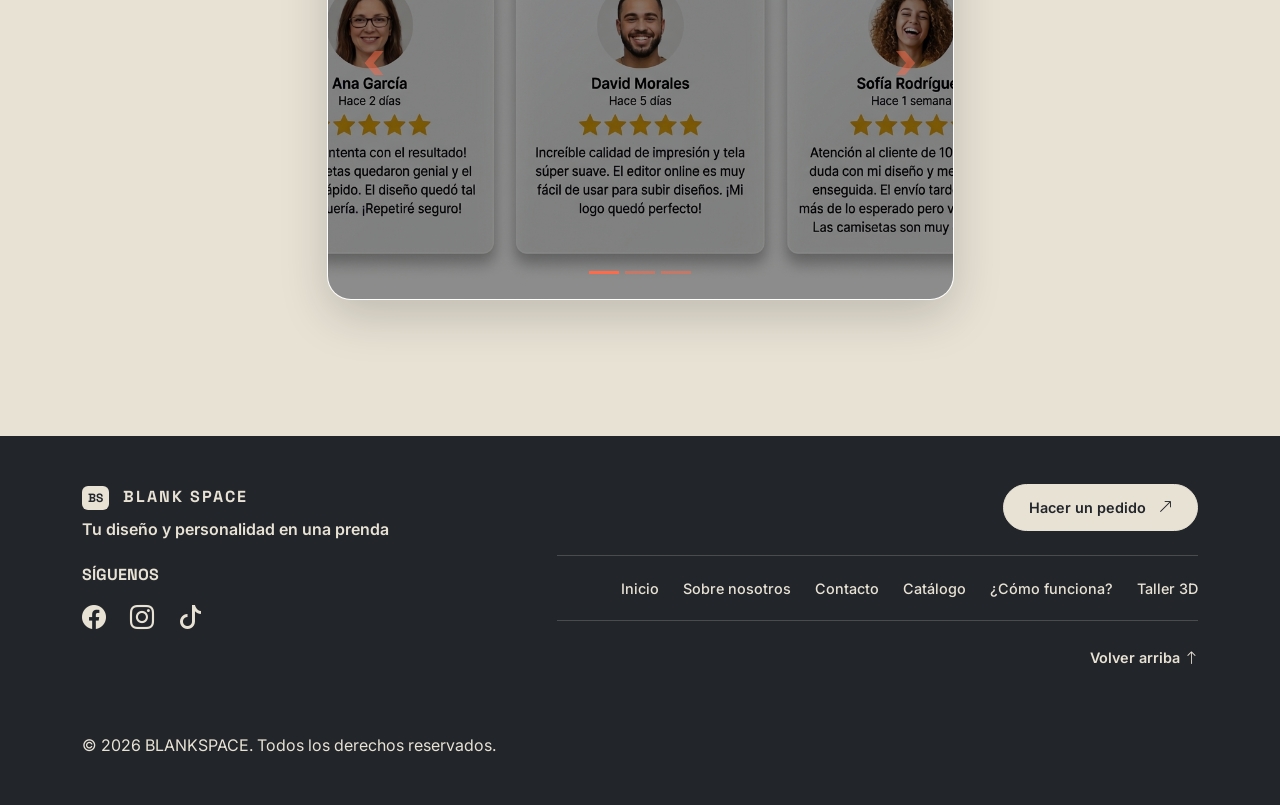
==== commit edbad7b6: "Agrega catálogo, nueva sección de productos estrella y estilos" ====
--- a/index.html
+++ b/index.html
@@ -5,7 +5,6 @@
   <meta charset="UTF-8" />
   <meta name="viewport" content="width=device-width, initial-scale=1.0" />
   <title>Inicio | Blank Space</title>
-
 
   <link rel="preconnect" href="https://fonts.googleapis.com" />
   <link rel="preconnect" href="https://fonts.gstatic.com" crossorigin />
@@ -13,86 +12,448 @@
     href="https://fonts.googleapis.com/css2?family=Inter:ital,opsz,wght@0,14..32,100..900;1,14..32,100..900&family=Space+Grotesk:wght@300..700&display=swap"
     rel="stylesheet" />
 
-
   <link href="https://cdn.jsdelivr.net/npm/bootstrap@5.3.8/dist/css/bootstrap.min.css" rel="stylesheet"
     integrity="sha384-sRIl4kxILFvY47J16cr9ZwB07vP4J8+LH7qKQnuqkuIAvNWLzeN8tE5YBujZqJLB" crossorigin="anonymous" />
   <link href="https://cdn.jsdelivr.net/npm/bootstrap-icons@1.11.3/font/bootstrap-icons.min.css" rel="stylesheet" />
-
-
+  <link rel="stylesheet" href="https://cdnjs.cloudflare.com/ajax/libs/font-awesome/6.4.0/css/all.min.css" />
   <link rel="stylesheet" href="CSS/estilos.css" />
 </head>
 
-<body>
+<body class="d-flex flex-column min-vh-100">
   <!-- NAVBAR -->
   <nav class="navbar navbar-expand-md navbar-bs py-3">
-    <div class="container">
+    <div class="container d-flex justify-content-between align-items-center">
       <a class="navbar-brand d-flex align-items-center" href="index.html">
         <span class="logo">BS</span>
         <span class="marca">BLANK SPACE</span>
       </a>
 
-      <button class="navbar-toggler" type="button" data-bs-toggle="collapse" data-bs-target="#menu" aria-controls="menu"
-        aria-expanded="false" aria-label="Abrir menú">
+      <div class="d-flex align-items-center ms-auto gap-3 d-md-none">
+        <button class="navbar-toggler border-0 p-0" type="button" data-bs-toggle="collapse" data-bs-target="#menu"
+          aria-controls="menu" aria-expanded="false" aria-label="Abrir menú">
+          <i class="bi bi-list text-white fs-3"></i>
+        </button>
+
+        <a href="#" class="carrito text-decoration-none d-flex align-items-center">
+          <i class="bi bi-cart3 fs-4"></i><span class="badge">0</span>
+        </a>
+      </div>
+
+      <button class="navbar-toggler border-0 p-0 d-none" type="button" data-bs-toggle="collapse" data-bs-target="#menu"
+        aria-controls="menu" aria-expanded="false" aria-label="Abrir menú">
         <i class="bi bi-list text-white fs-3"></i>
       </button>
 
       <div class="collapse navbar-collapse" id="menu">
         <ul class="navbar-nav mx-auto">
-          <li class="nav-item"><a class="nav-link active" href="index.html">Inicio</a></li>
-          <li class="nav-item"><a class="nav-link" href="HTML/sobre-nosotros.html">Sobre nosotros</a></li>
-          <li class="nav-item"><a class="nav-link" href="HTML/contacto.html">Contacto</a></li>
+          <li class="nav-item">
+            <a class="nav-link active" href="index.html">Inicio</a>
+          </li>
+          <li class="nav-item">
+            <a class="nav-link" href="HTML/sobre-nosotros.html">Sobre nosotros</a>
+          </li>
+          <li class="nav-item">
+            <a class="nav-link" href="HTML/contacto.html">Contacto</a>
+          </li>
           <li class="nav-item"><a class="nav-link" href="#">Catálogo</a></li>
-          <li class="nav-item"><a class="nav-link" href="#">¿Cómo funciona?</a></li>
+          <li class="nav-item">
+            <a class="nav-link" href="#">¿Cómo funciona?</a>
+          </li>
           <li class="nav-item"><a class="nav-link" href="#">Taller 3D</a></li>
+          <li class="nav-item"><a class="nav-link" href="HTML/Admin/admin.html">Admin</a></li>
         </ul>
-        <a href="#" class="carrito"><i class="bi bi-cart3"></i><span class="badge">0</span></a>
+
+        <a href="#" class="carrito text-decoration-none d-none d-md-flex align-items-center">
+          <i class="bi bi-cart3 fs-4"></i><span class="badge">0</span>
+        </a>
       </div>
     </div>
   </nav>
 
-
-  <main class="container py-5">
-
-    <section id="estrella" class="container py-5">
-      <h2 class="text-center mb-4">PRODUCTOS ESTRELLA</h2>
-      <div class="row g-4 align-items-center">
-        <div class="col-md-6 mx-auto">
-          <div id="carouselExampleFade" class="carousel slide carousel-fade" data-bs-ride="carousel">
-            <div class="carousel-inner">
-              <div class="carousel-item active d-flex justify-content-center align-items-center" style="height: 400px;">
-                <img src="/IMG/camisetas.jpg" class="d-block w-100" style="object-fit: contain;"
-                  alt="Camisetas estampadas">
-              </div>
-              <div class="carousel-item d-flex justify-content-center align-items-center" style="height: 400px;">
-                <img src="/IMG/gorras.jpg" class="d-block w-100" style="object-fit: contain;" alt="Gorras estampadas">
-              </div>
-              <div class="carousel-item d-flex justify-content-center align-items-center" style="height: 400px;">
-                <img src="/IMG/medias.jpg" class="d-block w-100" style="object-fit: contain;" alt="Medias estampadas">
-              </div>
-            </div>
-            <button class="carousel-control-prev" type="button" data-bs-target="#carouselExampleFade"
-              data-bs-slide="prev">
-              <span class="carousel-control-prev-icon" aria-hidden="true"></span>
-              <span class="visually-hidden">Previous</span>
-            </button>
-            <button class="carousel-control-next" type="button" data-bs-target="#carouselExampleFade"
-              data-bs-slide="next">
-              <span class="carousel-control-next-icon" aria-hidden="true"></span>
-              <span class="visually-hidden">Next</span>
-            </button>
-          </div>
-        </div>
-      </div>
-
-
-
+  <main class="py-5 container py-5 flex-grow-1">
+    <!--hero (banner)-->
+    <section class="hero py-4">
+      <div class="container">
+        <!-- carrusel -->
+        <div id="carouselExampleSlidesOnly"
+          class="carousel slide mb-5 rounded-2 overflow-hidden shadow position-relative" data-bs-ride="carousel">
+          <div class="carousel-inner">
+            <div class="carousel-item active">
+              <img src="IMG/proceso.jpg" class="d-block w-100 object-fit-cover hero-img" style="height: 500px"
+                alt="Estudio creativo" />
+              <!--texto-->
+              <div class="col-7 m-auto col-md-4 position-absolute top-0 end-0 p-4 p-md-5 z-3 text-center text-md-end">
+                <h1 class="text-uppercase fw-bolder text-white">
+                  Blank space
+                </h1>
+                <p class="fs-5 text-white">
+                  Diseña tu prenda desde cero en nuestro editor interactivo.
+                  Elige color, agrega estampados, tipografías e imágenes sin
+                  dependencia de tallas ni estilos impuestos.
+                </p>
+              </div>
+            </div>
+            <div class="carousel-item">
+              <img src="IMG/creacion.jpg" class="d-block w-100 object-fit-cover hero-img" style="height: 500px"
+                alt="..." />
+              <!--texto-->
+              <div
+                class="col-7 m-auto col-md-4 position-absolute bottom-0 end-0 p-4 p-md-5 z-3 text-center text-md-end">
+                <h1 class="text-uppercase fw-bolder text-white">
+                  Blank space
+                </h1>
+                <p class="fs-5 text-white">
+                  Cada prenda es una oportunidad para expresar quién eres.
+                  Dale vida a tus ideas, marca la diferencia y convierte lo
+                  cotidiano en algo extraordinario.
+                </p>
+              </div>
+            </div>
+            <div class="carousel-item">
+              <img src="IMG/cliente.jpg" class="d-block w-100 object-fit-cover hero-img" style="height: 500px"
+                alt="..." />
+              <!--texto-->
+              <div
+                class="col-7 m-auto col-md-4 position-absolute bottom-0 start-0 p-4 p-md-5 z-3 text-center text-md-end">
+                <h1 class="text-uppercase fw-bolder text-white">
+                  Blank space
+                </h1>
+                <p class="fs-5 text-white">
+                  Creemos que tu ropa debe reflejar quién eres, por eso te
+                  damos la libertad de crear diseños únicos que representen tu
+                  estilo y personalidad.
+                </p>
+              </div>
+            </div>
+          </div>
+        </div>
+
+        <!-- Etiquetas -->
+        <div class="row gap-3">
+          <div
+            class="col-10 m-auto col-md rounded-4 p-3 bg-tomato d-flex justify-content-center align-items-center text-center gap-2">
+            <i class="fa-regular fa-hand fs-4"></i>
+            <span class="fw-semibold">100% Personalizado</span>
+          </div>
+          <div
+            class="col-10 m-auto col-md rounded-4 p-3 bg-glacous d-flex justify-content-center align-items-center text-center gap-2">
+            <i class="fa-regular fa-compass fs-4"></i>
+            <span class="fw-semibold">Envios Nacionales</span>
+          </div>
+          <div
+            class="col-10 m-auto col-md rounded-4 p-3 bg-black text-white d-flex justify-content-center align-items-center text-center gap-2">
+            <i class="fa-regular fa-star fs-4"></i>
+            <span class="fw-semibold">Exclusivo</span>
+          </div>
+          <div
+            class="col-10 m-auto col-md rounded-4 p-3 bg-white border d-flex justify-content-center align-items-center text-center gap-2">
+            <i class="fa-solid fa-box fs-4"></i>
+            <span class="fw-semibold text-dark">Bajo Demanda</span>
+          </div>
+        </div>
+      </div>
     </section>
 
-    <section id="comentarios" class="py-5">
-      <h2 class="text-center mb-4">COMENTARIOS DE NUESTROS USUARIOS</h2>
-      <div class="row g-4 align-items-center">
-        <div class="col-md-6 mx-auto">
-          <div id="carrusel-comentarios" class="carousel slide">
+    <!------------- Productos estrella------------- -->
+
+    <section id="estrella" class="seccion-estrella-full py-5">
+      <div class="container">
+
+        <div class="text-center mb-5">
+          <span class="badge-destacado">LO MÁS VENDIDO</span>
+          <h2 class="titulo-estrella">PRODUCTOS <span class="texto-naranja">ESTRELLA</span></h2>
+          <div class="linea-naranja"></div>
+        </div>
+
+        <div class="row justify-content-center">
+          <div class="col-lg-7 col-md-9">
+            <div id="carouselExampleFade" class="carousel slide carousel-fade" data-bs-ride="carousel">
+
+              <div class="carousel-inner marco-carrusel shadow-lg">
+
+                <div class="carousel-item active" style="height: 480px;">
+                  <img src="IMG/camisetas.jpg" class="d-block w-100 h-100 img-carrusel" alt="Camisetas estampadas">
+                </div>
+
+                <div class="carousel-item" style="height: 480px;">
+                  <img src="IMG/gorras.jpg" class="d-block w-100 h-100 img-carrusel" alt="Gorras estampadas">
+                </div>
+
+                <div class="carousel-item" style="height: 480px;">
+                  <img src="IMG/medias.jpg" class="d-block w-100 h-100 img-carrusel" alt="Medias estampadas">
+                </div>
+
+              </div>
+
+              <button class="carousel-control-prev" type="button" data-bs-target="#carouselExampleFade"
+                data-bs-slide="prev">
+                <span class="carousel-control-prev-icon" aria-hidden="true"></span>
+                <span class="visually-hidden">Previous</span>
+              </button>
+              <button class="carousel-control-next" type="button" data-bs-target="#carouselExampleFade"
+                data-bs-slide="next">
+                <span class="carousel-control-next-icon" aria-hidden="true"></span>
+                <span class="visually-hidden">Next</span>
+              </button>
+
+            </div>
+          </div>
+        </div>
+
+      </div>
+    </section>
+    <!----------------- Catalogo ---------------- -->
+
+    <section id="catalogo" class="container py-5">
+      <!-- Cabecera con diseño mejorado -->
+      <div class="text-center mb-5 titulo-catalogo-wrapper">
+        <span class="badge-subtitulo">NUESTRA COLECCIÓN</span>
+        <h2 class="titulo-catalogo">CATÁLOGO</h2>
+        <div class="linea-decorativa"></div>
+        <p class="subtitulo-catalogo">Elige una prenda base y filtra por la talla y el color que necesitas.</p>
+      </div>
+
+
+      <div class="panel-filtros mb-4">
+        <div class="row g-4">
+
+          <div class="col-md-6">
+            <h3 class="titulo-filtro">Talla</h3>
+            <div class="opciones">
+              <button type="button" class="chip-talla activo" data-talla="todas">Todas</button>
+              <button type="button" class="chip-talla" data-talla="S">S</button>
+              <button type="button" class="chip-talla" data-talla="M">M</button>
+              <button type="button" class="chip-talla" data-talla="L">L</button>
+              <button type="button" class="chip-talla" data-talla="XL">XL</button>
+            </div>
+          </div>
+
+          <div class="col-md-6">
+            <h3 class="titulo-filtro">Color</h3>
+            <div class="opciones">
+              <button type="button" class="chip-color chip-texto activo" data-color="todos">Todos</button>
+              <button type="button" class="chip-color circulo color-negro" data-color="negro" aria-label="Negro"
+                title="Negro"></button>
+              <button type="button" class="chip-color circulo color-blanco" data-color="blanco" aria-label="Blanco"
+                title="Blanco"></button>
+              <button type="button" class="chip-color circulo color-naranja" data-color="naranja" aria-label="Naranja"
+                title="Naranja"></button>
+              <button type="button" class="chip-color circulo color-azul" data-color="azul" aria-label="Azul"
+                title="Azul"></button>
+              <button type="button" class="chip-color circulo color-gris" data-color="gris" aria-label="Gris"
+                title="Gris"></button>
+            </div>
+          </div>
+        </div>
+      </div>
+
+      <div class="d-flex justify-content-between align-items-center mb-3">
+        <p id="contador" class="contador-productos mb-0"></p>
+        <button type="button" id="limpiarFiltros" class="boton-limpiar">Limpiar filtros</button>
+      </div>
+
+      <div id="listaProductos" class="row g-4">
+
+        <div class="col-6 col-md-4 col-lg-3">
+          <article class="producto" data-id="1">
+            <div class="producto-img">
+              <img src="IMG/camisac.png" alt="Camiseta Clásica" />
+            </div>
+            <div class="producto-info">
+              <h3 class="producto-nombre">Camiseta Clásica</h3>
+              <p class="producto-precio">$45.000</p>
+              <div class="producto-colores">
+                <span class="punto color-negro" title="negro"></span>
+                <span class="punto color-blanco" title="blanco"></span>
+                <span class="punto color-naranja" title="naranja"></span>
+              </div>
+              <div class="producto-tallas">
+                <span class="etiqueta-talla">S</span>
+                <span class="etiqueta-talla">M</span>
+                <span class="etiqueta-talla">L</span>
+                <span class="etiqueta-talla">XL</span>
+              </div>
+            </div>
+          </article>
+        </div>
+
+        <div class="col-6 col-md-4 col-lg-3">
+          <article class="producto" data-id="2">
+            <div class="producto-img">
+              <img src="IMG/camisaO.png" alt="Camiseta Oversize" />
+            </div>
+            <div class="producto-info">
+              <h3 class="producto-nombre">Camiseta Oversize</h3>
+              <p class="producto-precio">$55.000</p>
+              <div class="producto-colores">
+                <span class="punto color-negro" title="negro"></span>
+                <span class="punto color-gris" title="gris"></span>
+                <span class="punto color-azul" title="azul"></span>
+              </div>
+              <div class="producto-tallas">
+                <span class="etiqueta-talla">M</span>
+                <span class="etiqueta-talla">L</span>
+                <span class="etiqueta-talla">XL</span>
+              </div>
+            </div>
+          </article>
+        </div>
+
+        <div class="col-6 col-md-4 col-lg-3">
+          <article class="producto" data-id="3">
+            <div class="producto-img">
+              <img src="IMG/gorras.png" alt="Gorra Snapback" />
+            </div>
+            <div class="producto-info">
+              <h3 class="producto-nombre">Gorra Snapback</h3>
+              <p class="producto-precio">$35.000</p>
+              <div class="producto-colores">
+                <span class="punto color-negro" title="negro"></span>
+                <span class="punto color-blanco" title="blanco"></span>
+                <span class="punto color-naranja" title="naranja"></span>
+              </div>
+              <div class="producto-tallas">
+                <span class="etiqueta-talla">M</span>
+                <span class="etiqueta-talla">L</span>
+              </div>
+            </div>
+          </article>
+        </div>
+
+        <div class="col-6 col-md-4 col-lg-3">
+          <article class="producto" data-id="4">
+            <div class="producto-img">
+              <img src="IMG/gorrat.png" alt="Gorra Trucker" />
+            </div>
+            <div class="producto-info">
+              <h3 class="producto-nombre">Gorra Trucker</h3>
+              <p class="producto-precio">$32.000</p>
+              <div class="producto-colores">
+                <span class="punto color-azul" title="azul"></span>
+                <span class="punto color-gris" title="gris"></span>
+              </div>
+              <div class="producto-tallas">
+                <span class="etiqueta-talla">S</span>
+                <span class="etiqueta-talla">M</span>
+              </div>
+            </div>
+          </article>
+        </div>
+
+        <div class="col-6 col-md-4 col-lg-3">
+          <article class="producto" data-id="5">
+            <div class="producto-img">
+              <img src="IMG/medias.jpg" alt="Medias Estampadas" />
+            </div>
+            <div class="producto-info">
+              <h3 class="producto-nombre">Medias Estampadas</h3>
+              <p class="producto-precio">$18.000</p>
+              <div class="producto-colores">
+                <span class="punto color-blanco" title="blanco"></span>
+                <span class="punto color-negro" title="negro"></span>
+                <span class="punto color-azul" title="azul"></span>
+              </div>
+              <div class="producto-tallas">
+                <span class="etiqueta-talla">35-37</span>
+                <span class="etiqueta-talla">27-30</span>
+                <span class="etiqueta-talla">38-40</span>
+              </div>
+            </div>
+          </article>
+        </div>
+
+        <div class="col-6 col-md-4 col-lg-3">
+          <article class="producto" data-id="6">
+            <div class="producto-img">
+              <img src="IMG/medial.png" alt="Medias Largas" />
+            </div>
+            <div class="producto-info">
+              <h3 class="producto-nombre">Medias Largas</h3>
+              <p class="producto-precio">$20.000</p>
+              <div class="producto-colores">
+                <span class="punto color-gris" title="gris"></span>
+                <span class="punto color-naranja" title="naranja"></span>
+              </div>
+              <div class="producto-tallas">
+                <span class="etiqueta-talla">31-34</span>
+                <span class="etiqueta-talla">35-37</span>
+                <span class="etiqueta-talla">38-40</span>
+              </div>
+            </div>
+          </article>
+        </div>
+
+        <div class="col-6 col-md-4 col-lg-3">
+          <article class="producto" data-id="7">
+            <div class="producto-img">
+              <img src="IMG/median.png" alt="Medias infantiles" />
+            </div>
+            <div class="producto-info">
+              <h3 class="producto-nombre">Medias infantiles</h3>
+              <p class="producto-precio">$12.000</p>
+              <div class="producto-colores">
+                <span class="punto color-blanco" title="blanco"></span>
+                <span class="punto color-negro" title="negro"></span>
+                <span class="punto color-azul" title="azul"></span>
+              </div>
+              <div class="producto-tallas">
+                <span class="etiqueta-talla">23-26</span>
+                <span class="etiqueta-talla">27-30</span>
+                <span class="etiqueta-talla">31-34</span>
+              </div>
+            </div>
+          </article>
+        </div>
+
+        <div class="col-6 col-md-4 col-lg-3">
+          <article class="producto" data-id="8">
+            <div class="producto-img">
+              <img src="IMG/mediat.png" alt="Medias tobilleras" />
+            </div>
+            <div class="producto-info">
+              <h3 class="producto-nombre">Medias tobilleras</h3>
+              <p class="producto-precio">$12.000</p>
+              <div class="producto-colores">
+                <span class="punto color-blanco" title="blanco"></span>
+                <span class="punto color-negro" title="negro"></span>
+                <span class="punto color-azul" title="azul"></span>
+              </div>
+              <div class="producto-tallas">
+                <span class="etiqueta-talla">35-37</span>
+                <span class="etiqueta-talla">27-30</span>
+                <span class="etiqueta-talla">38-40</span>
+              </div>
+            </div>
+          </article>
+        </div>
+
+      </div>
+
+      <div id="sinResultados" class="sin-resultados d-none">
+        <h3 class="h4">No hay productos con esa combinación</h3>
+        <p class="mb-0">Prueba con otra talla u otro color, o limpia los filtros.</p>
+      </div>
+    </section>
+    <!----------------- Comentarios ---------------- -->
+
+    <section id="comentarios" class="container py-5">
+
+      <div class="row justify-content-center mb-4">
+        <div class="col-lg-10">
+          <div class="panel-titulo-comentarios p-4 p-md-5 text-center">
+            <span class="badge-destacado">TESTIMONIOS</span>
+            <h2 class="titulo-estrella text-white mb-2">COMENTARIOS DE NUESTROS <span
+                class="texto-naranja">USUARIOS</span></h2>
+            <div class="linea-naranja mx-auto mb-3"></div>
+            <p class="subtitulo-comentarios mb-0">Lo que dicen quienes ya confían en nosotros y en nuestras prendas.</p>
+          </div>
+        </div>
+      </div>
+
+      <div class="row justify-content-center">
+        <div class="col-lg-7 col-md-9">
+          <div id="carrusel-comentarios" class="carousel slide" data-bs-ride="carousel">
+
             <div class="carousel-indicators">
               <button type="button" data-bs-target="#carrusel-comentarios" data-bs-slide-to="0" class="active"
                 aria-current="true" aria-label="Slide 1"></button>
@@ -101,17 +462,22 @@
               <button type="button" data-bs-target="#carrusel-comentarios" data-bs-slide-to="2"
                 aria-label="Slide 3"></button>
             </div>
-            <div class="carousel-inner rounded-4">
-              <div class="carousel-item active">
-                <img src="/IMG/comentarios1.jpg" class="d-block w-100" alt="Comentarios de nuestros clientes">
-              </div>
-              <div class="carousel-item">
-                <img src="/IMG/comentarios2.jpg" class="d-block w-100" alt="Comentarios de nuestros clientes">
-              </div>
-              <div class="carousel-item">
-                <img src="/IMG/comentarios3.jpg" class="d-block w-100" alt="Comentarios de nuestros clientes">
-              </div>
-            </div>
+
+            <div class="carousel-inner marco-carrusel shadow-lg bg-white">
+              <div class="carousel-item active" style="height: 480px;">
+                <img src="IMG/comentarios1.jpg" class="d-block w-100 h-100 img-carrusel"
+                  alt="Comentarios de nuestros clientes">
+              </div>
+              <div class="carousel-item" style="height: 480px;">
+                <img src="IMG/comentarios2.jpg" class="d-block w-100 h-100 img-carrusel"
+                  alt="Comentarios de nuestros clientes">
+              </div>
+              <div class="carousel-item" style="height: 480px;">
+                <img src="IMG/comentarios3.jpg" class="d-block w-100 h-100 img-carrusel"
+                  alt="Comentarios de nuestros clientes">
+              </div>
+            </div>
+
             <button class="carousel-control-prev" type="button" data-bs-target="#carrusel-comentarios"
               data-bs-slide="prev">
               <span class="carousel-control-prev-icon" aria-hidden="true"></span>
@@ -122,27 +488,97 @@
               <span class="carousel-control-next-icon" aria-hidden="true"></span>
               <span class="visually-hidden">Next</span>
             </button>
-          </div>
+
+          </div>
+        </div>
+      </div>
+
     </section>
-
-    <table class="table table-bordered">
-      <thead>
-        <tr>
-          <th scope="col">ID</th>
-          <th scope="col">Miniatura</th>
-          <th scope="col">Nombre</th>
-          <th scope="col">Precio</th>
-          <th scope="col">Tallas</th>
-          <th scope="col">Colores</th>
-        </tr>
-      </thead>
-      <tbody id="cuerpo-tabla">
-        
-      </tbody>
-    </table>
-
   </main>
 
+  <footer class="footer">
+    <div class="container py-5">
+      <div class="row gy-4">
+        <!-- LADO IZQUIERDO -->
+        <div class="col-12 col-md-5">
+          <!-- Marca -->
+          <a href="/index.html" class="text-decoration-none d-inline-block">
+            <span class="logo">BS</span>
+            <span class="marca">BLANK SPACE</span>
+          </a>
+
+          <p class="fw-semibold mt-2">
+            Tu diseño y personalidad en una prenda
+          </p>
+
+          <!-- Redes sociales -->
+          <div class="mt-4">
+            <h6 class="fw-bold mb-3">SÍGUENOS</h6>
+
+            <ul class="list-unstyled d-flex gap-4 mb-0">
+              <li>
+                <a href="https://www.facebook.com/" class="social-link">
+                  <i class="bi bi-facebook" id="facebook"></i>
+                </a>
+              </li>
+              <li>
+                <a href="https://www.instagram.com/" class="social-link">
+                  <i class="bi bi-instagram" id="instagram"></i>
+                </a>
+              </li>
+              <li>
+                <a href="https://www.tiktok.com/" class="social-link">
+                  <i class="bi bi-tiktok" id="tiktok"></i>
+                </a>
+              </li>
+            </ul>
+          </div>
+        </div>
+
+        <!-- LADO DERECHO -->
+        <div class="col-12 col-md-7">
+          <!-- Botón de pedido -->
+          <div class="text-md-end mb-4">
+            <a href="/HTML/catalogo.html" class="btn-pedido">
+              Hacer un pedido
+              <i class="bi bi-arrow-up-right"></i>
+            </a>
+          </div>
+
+          <!-- Menú -->
+          <nav class="footer-menu">
+            <ul class="list-unstyled d-flex flex-wrap justify-content-md-end gap-3 gap-lg-4 mb-0">
+              <li><a href="/index.html" class="footer-link">Inicio</a></li>
+              <li>
+                <a href="/HTML/sobre-nosotros.html" class="footer-link">Sobre nosotros</a>
+              </li>
+              <li>
+                <a href="/HTML/contacto.html" class="footer-link">Contacto</a>
+              </li>
+              <li>
+                <a href="/HTML/catalogo.html" class="footer-link">Catálogo</a>
+              </li>
+              <li><a href="#" class="footer-link">¿Cómo funciona?</a></li>
+              <li><a href="#" class="footer-link">Taller 3D</a></li>
+            </ul>
+          </nav>
+
+          <!-- Volver arriba -->
+          <div class="text-md-end mt-4">
+            <a href="#inicio" class="back-top">
+              Volver arriba
+              <i class="bi bi-arrow-up"></i>
+            </a>
+          </div>
+        </div>
+      </div>
+      <div class="copyright mt-5 pt-3">
+        <p class="mb-0">
+          &copy; 2026 BLANKSPACE. Todos los derechos reservados.
+        </p>
+      </div>
+    </div>
+  </footer>
   <script src="https://cdn.jsdelivr.net/npm/bootstrap@5.3.8/dist/js/bootstrap.bundle.min.js"
     integrity="sha384-FKyoEForCGlyvwx9Hj09JcYn3nv7wiPVlz7YYwJrWVcXK/BmnVDxM+D2scQbITxI"
     crossorigin="anonymous"></script>
--- a/CSS/estilos.css
+++ b/CSS/estilos.css
@@ -1,11 +1,35 @@
 :root {
+  /* Paleta base */
   --soft-linen: #e8e2d5;
   --shadow-gray: #22252a;
   --tomato: #ff6b4a;
   --glaucous: #7284a8;
   --charcoal-blue: #474954;
+  --white: #ffffff;
+  --black: #000000;
+
+  --tomato-12: color-mix(in srgb, var(--tomato) 12%, transparent);
+  --tomato-20: color-mix(in srgb, var(--tomato) 20%, transparent);
+  --tomato-35: color-mix(in srgb, var(--tomato) 35%, transparent);
+  --glaucous-25: color-mix(in srgb, var(--glaucous) 25%, transparent);
+  --linen-20: color-mix(in srgb, var(--soft-linen) 20%, transparent);
+  --white-8: color-mix(in srgb, var(--white) 8%, transparent);
+  --white-10: color-mix(in srgb, var(--white) 10%, transparent);
+  --white-35: color-mix(in srgb, var(--white) 35%, transparent);
+  --white-40: color-mix(in srgb, var(--white) 40%, transparent);
+  --white-75: color-mix(in srgb, var(--white) 75%, transparent);
+  --black-15: color-mix(in srgb, var(--black) 15%, transparent);
+  --black-45: color-mix(in srgb, var(--black) 45%, transparent);
+  --black-85: color-mix(in srgb, var(--black) 85%, transparent);
+
+  /* Tipografías */
   --font-title: "Space Grotesk", sans-serif;
   --font-text: "Inter", sans-serif;
+}
+
+/* BASE */
+html {
+  scroll-behavior: smooth;
 }
 
 body {
@@ -30,13 +54,13 @@
   font-family: var(--font-text);
 }
 
-/* ---------- Navbar ---------- */
+/*  NAVBAR*/
 .navbar-bs {
   background-color: var(--shadow-gray);
 }
 
 .logo {
-  background-color: white;
+  background-color: var(--white);
   color: var(--shadow-gray);
   font-family: var(--font-title);
   font-weight: 700;
@@ -50,17 +74,18 @@
   font-family: var(--font-title);
   font-weight: 700;
   letter-spacing: 2px;
-  color: white;
+  color: var(--white);
 }
 
 .navbar-bs .nav-link {
-  color: white;
+  color: var(--white);
   font-size: 13px;
   font-weight: 600;
   text-transform: uppercase;
 }
 
-.navbar-bs .nav-link:hover {
+.navbar-bs .nav-link:hover,
+.navbar-bs .nav-link.active {
   color: var(--tomato);
 }
 
@@ -83,8 +108,7 @@
   border-radius: 50%;
 }
 
-/* ---------- hambur---------- */
-
+/* ---------- Menú hamburguesa ---------- */
 .navbar-bs .navbar-toggler {
   border: 1px solid var(--charcoal-blue);
   border-radius: 10px;
@@ -92,11 +116,7 @@
 }
 
 .navbar-bs .navbar-toggler:focus {
-  box-shadow: 0 0 0 3px rgba(255, 107, 74, 0.35);
-}
-
-.navbar-bs .nav-link.active {
-  color: var(--tomato);
+  box-shadow: 0 0 0 3px var(--tomato-35);
 }
 
 @media (max-width: 767.98px) {
@@ -108,7 +128,7 @@
 
   .navbar-bs .nav-link {
     padding: 12px 0;
-    border-bottom: 1px solid rgba(255, 255, 255, 0.08);
+    border-bottom: 1px solid var(--white-8);
   }
 
   .carrito {
@@ -117,7 +137,7 @@
   }
 }
 
-/* ---------- Hero ----------------- */
+/*  HERO */
 .titulo-hero {
   font-size: 70px;
   font-weight: 700;
@@ -141,7 +161,20 @@
   margin-right: 8px;
 }
 
-/* ---------- Carrusel ---------------------- */
+/*CARRUSEL */
+
+/* Oscurece todas las imágenes de los carruseles */
+.carousel-item::after {
+  content: "";
+  position: absolute;
+  inset: 0;
+  width: 100%;
+  height: 100%;
+  background: var(--black-45);
+  z-index: 1;
+}
+
+/* ---------- Carrusel de integrantes ---------- */
 .carrusel {
   border: 3px solid var(--shadow-gray);
   border-radius: 18px;
@@ -157,23 +190,20 @@
   background-size: cover;
 }
 
+.carrusel .carousel-item::after {
+  background: linear-gradient(to top, var(--black-85), transparent 60%);
+}
+
+.carrusel .carousel-item img {
+  width: 100%;
+  height: 100%;
+  object-fit: cover;
+}
+
 .carrusel .carousel-item img.foto-integrante {
   object-fit: contain;
   object-position: center;
   background-color: transparent;
-}
-
-.carrusel .carousel-item img {
-  width: 100%;
-  height: 100%;
-  object-fit: cover;
-}
-
-.carrusel .carousel-item::after {
-  content: "";
-  position: absolute;
-  inset: 0;
-  background: linear-gradient(to top, rgba(0, 0, 0, 0.85), transparent 60%);
 }
 
 .carrusel .carousel-caption {
@@ -195,59 +225,10 @@
   z-index: 3;
 }
 
-#carouselExampleFade .carousel-control-prev-icon,
-#carouselExampleFade .carousel-control-next-icon {
-  background-image: none;
-}
-
-#carouselExampleFade .carousel-control-prev-icon::after {
-  content: '‹';
-  font-size: 3rem;
-  color: var(--tomato); 
-  font-weight: bold;
-}
-
-#carouselExampleFade .carousel-control-next-icon::after {
-  content: '›';
-  font-size: 3rem;
-  color: var(--tomato);
-  font-weight: bold;
-}
-
-#carrusel-comentarios .carousel-indicators [data-bs-target] {
-  background-color: var(--tomato);
-  opacity: 0.5;
-}
-
-#carrusel-comentarios .carousel-indicators .active {
-  opacity: 1;
-}
-
-#carrusel-comentarios .carousel-control-prev-icon,
-#carrusel-comentarios .carousel-control-next-icon {
-  background-image: none;
-  width: auto;
-  height: auto;
-}
-
-#carrusel-comentarios .carousel-control-prev-icon::after {
-  content: '‹';
-  font-size: 3.5rem;
-  color: var(--tomato);            
-  font-weight: bold;
-}
-
-#carrusel-comentarios .carousel-control-next-icon::after {
-  content: '›';
-  font-size: 3.5rem;
-  color: var(--tomato);        
-  font-weight: bold;
-}
-
 .rol {
   display: inline-block;
   background-color: var(--tomato);
-  color: white;
+  color: var(--white);
   font-size: 10px;
   font-weight: 700;
   text-transform: uppercase;
@@ -256,15 +237,137 @@
   margin-bottom: 6px;
 }
 
-/* ---------- Tarjetas ----------------------------- */
+/* ---------- Flechas personalizadas ---------- */
+#carouselExampleFade .carousel-control-prev-icon,
+#carouselExampleFade .carousel-control-next-icon,
+#carrusel-comentarios .carousel-control-prev-icon,
+#carrusel-comentarios .carousel-control-next-icon {
+  background-image: none;
+}
+
+#carrusel-comentarios .carousel-control-prev-icon,
+#carrusel-comentarios .carousel-control-next-icon {
+  width: auto;
+  height: auto;
+}
+
+#carouselExampleFade .carousel-control-prev-icon::after,
+#carouselExampleFade .carousel-control-next-icon::after {
+  font-size: 3rem;
+  font-weight: bold;
+  color: var(--tomato);
+}
+
+#carrusel-comentarios .carousel-control-prev-icon::after,
+#carrusel-comentarios .carousel-control-next-icon::after {
+  font-size: 3.5rem;
+  font-weight: bold;
+  color: var(--tomato);
+}
+
+#carouselExampleFade .carousel-control-prev-icon::after,
+#carrusel-comentarios .carousel-control-prev-icon::after {
+  content: "‹";
+}
+
+#carouselExampleFade .carousel-control-next-icon::after,
+#carrusel-comentarios .carousel-control-next-icon::after {
+  content: "›";
+}
+
+#carouselExampleFade .carousel-control-prev,
+#carouselExampleFade .carousel-control-next {
+  width: 12%;
+  opacity: 0.8;
+  transition: opacity 0.3s ease;
+}
+
+#carouselExampleFade .carousel-control-prev:hover,
+#carouselExampleFade .carousel-control-next:hover {
+  opacity: 1;
+}
+
+/* ---------- Indicadores de comentarios ---------- */
+#carrusel-comentarios .carousel-indicators [data-bs-target] {
+  background-color: var(--tomato);
+  opacity: 0.5;
+}
+
+#carrusel-comentarios .carousel-indicators .active {
+  opacity: 1;
+}
+
+/* SECCIÓN ESTRELLA */
+.seccion-estrella-full {
+  position: relative;
+  width: 100%;
+  background-color: var(--shadow-gray);
+  border-radius: 24px;
+}
+
+.badge-destacado,
+.badge-subtitulo {
+  display: inline-block;
+  font-size: 11px;
+  font-weight: 700;
+  letter-spacing: 2px;
+  text-transform: uppercase;
+  color: var(--tomato);
+  background-color: var(--tomato-12);
+  border-radius: 20px;
+}
+
+.badge-destacado {
+  padding: 5px 14px;
+  margin-bottom: 8px;
+}
+
+.titulo-estrella {
+  font-size: 2.4rem;
+  font-weight: 800;
+  letter-spacing: 1.5px;
+  color: var(--white);
+  text-transform: uppercase;
+  margin-bottom: 8px;
+}
+
+.texto-naranja {
+  color: var(--tomato);
+  text-shadow: 0 0 15px var(--tomato-35);
+}
+
+.linea-naranja,
+.linea-decorativa {
+  height: 4px;
+  background-color: var(--tomato);
+  border-radius: 2px;
+}
+
+.linea-naranja {
+  width: 70px;
+  margin: 0 auto;
+}
+
+.marco-carrusel {
+  border-radius: 24px;
+  overflow: hidden;
+  border: 1px solid var(--white-10);
+}
+
+.img-carrusel {
+  object-fit: cover;
+  object-position: center;
+}
+
+/* TARJETAS */
 .tarjeta {
+  display: flex;
+  flex-direction: column;
+  height: 100%;
+  padding: 25px;
   background-color: var(--shadow-gray);
-  color: white;
+  color: var(--white);
   border-radius: 28px;
-  padding: 25px;
-  height: 100%;
-  display: flex;
-  flex-direction: column;
 }
 
 .tarjeta-header {
@@ -282,29 +385,29 @@
 }
 
 .sobretitulo {
+  display: block;
   font-size: 10px;
   font-weight: 700;
   text-transform: uppercase;
-  display: block;
 }
 
 .icono {
+  display: flex;
+  align-items: center;
+  justify-content: center;
   width: 38px;
   height: 38px;
   border-radius: 10px;
-  display: flex;
-  align-items: center;
-  justify-content: center;
   font-size: 18px;
 }
 
 .icono-glaucous {
-  background-color: rgba(114, 132, 168, 0.25);
+  background-color: var(--glaucous-25);
   color: var(--glaucous);
 }
 
 .icono-tomato {
-  background-color: rgba(255, 107, 74, 0.2);
+  background-color: var(--tomato-20);
   color: var(--tomato);
 }
 
@@ -360,16 +463,16 @@
   color: var(--soft-linen);
 }
 
+/* transition: propiedad, duración y ritmo de la animación */
 .tarjeta a {
   color: var(--soft-linen);
   transition: all 0.3s ease;
-  /*transition-property all (lo que se va a animar) transtition-duration (lo que se va  a demorar) transition-timing-function (El ritmo con que velocidad)*/
-}
-
+}
+
+/* scale: agranda el elemento sin mover a los demás */
 .tarjeta a:hover {
   color: var(--tomato);
   transform: scale(1.15);
-  /*transform permite modificar la forma o posicion visual de un elemento (escalarlo, rotarlo, moverlo o inclinarlo) sin desacomodar lo demas en este caso con scale lo hace mas grande o le hace zoom*/
 }
 
 #mensaje {
@@ -381,199 +484,424 @@
   resize: vertical;
 }
 
-#equipo{
-  color: var(--tomato)
-}
-
-/*----Footer-----*/
-
+#equipo {
+  color: var(--tomato);
+}
+
+/* FOOTER */
 .footer {
-    background-color: var(--shadow-gray);
-    color: var(--soft-linen);
-    margin-top: 40px;
-    font-family: var(--font-text);
-}
+  background-color: var(--shadow-gray);
+  color: var(--soft-linen);
+  margin-top: 40px;
+  font-family: var(--font-text);
+}
+
 .footer .logo {
-    background-color: var(--soft-linen);
-    color: var(--shadow-gray);
+  background-color: var(--soft-linen);
+  color: var(--shadow-gray);
 }
 
 .footer .marca {
-    color: var(--soft-linen);
-    font-family: var(--font-title);
-    letter-spacing: 2px;
+  color: var(--soft-linen);
+  font-family: var(--font-title);
+  letter-spacing: 2px;
 }
 
 .footer p {
-    color: var(--soft-linen);
-}
-/* Boton hacer pedido */
+  color: var(--soft-linen);
+}
+
+/* ---------- Botón hacer pedido ---------- */
 .btn-pedido {
-    display: inline-flex;
-    align-items: center;
-    gap: 12px;
-    padding: 12px 25px;
-    background-color: var(--soft-linen);
-    color: var(--shadow-gray);
-    border: 1px solid var(--soft-linen);
-    border-radius: 30px;
-    text-decoration: none;
-    font-family: var(--font-text);
-    font-weight: 600;
-    font-size: 0.9rem;
-    transition: all 0.3s ease;
-}
-
-.btn-pedido:hover{
+  display: inline-flex;
+  align-items: center;
+  gap: 12px;
+  padding: 12px 25px;
+  background-color: var(--soft-linen);
+  color: var(--shadow-gray);
+  border: 1px solid var(--soft-linen);
+  border-radius: 30px;
+  text-decoration: none;
+  font-family: var(--font-text);
+  font-weight: 600;
+  font-size: 0.9rem;
+  transition: all 0.3s ease;
+}
+
+.btn-pedido:hover {
   background-color: var(--tomato);
   border-color: var(--tomato);
   color: var(--shadow-gray);
-  transform: translateY(-4px)
-
-}
-
-/* Menu de navegación*/
+  transform: translateY(-4px);
+}
+
+/* ---------- Menú de navegación ---------- */
 .footer-menu {
-    border-top: 1px solid rgba(232, 226, 213, 0.2);
-    border-bottom: 1px solid rgba(232, 226, 213, 0.2);
-    padding: 20px 0;
+  border-top: 1px solid var(--linen-20);
+  border-bottom: 1px solid var(--linen-20);
+  padding: 20px 0;
 }
 
 .footer-link {
-    color: var(--soft-linen);
-    text-decoration: none;
-    font-family: var(--font-text);
-    font-size: 0.9rem;
-    font-weight: 500;
-    transition: color 0.3s ease;
-}
-
-.footer-link:hover {
-  color: var(--tomato)
-}
-
-/*íconos de redes sociales*/
+  color: var(--soft-linen);
+  text-decoration: none;
+  font-family: var(--font-text);
+  font-size: 0.9rem;
+  font-weight: 500;
+  transition: color 0.3s ease;
+}
+
+.footer-link:hover,
+.back-top:hover {
+  color: var(--tomato);
+}
+
+/* ---------- Redes sociales ---------- */
 .social-link {
-    color: var(--soft-linen);
-    font-size: 1.5rem;
-    display: inline-block;
-    transition: all 0.3s ease;
-}
-
-.social-link:hover { 
+  display: inline-block;
+  color: var(--soft-linen);
+  font-size: 1.5rem;
+  transition: all 0.3s ease;
+}
+
+.social-link:hover {
   transform: translateY(-4px);
 }
 
-#facebook:hover{
-  color: var(--tomato)
-}
-#instagram:hover{
-  color: var(--tomato)
-}
-
-#tiktok:hover{
-  color: var(--tomato)
-}
+#facebook:hover,
+#instagram:hover,
+#tiktok:hover {
+  color: var(--tomato);
+}
+
 .back-top {
-    color: var(--soft-linen);
-    text-decoration: none;
-    font-size: 0.9rem;
-    font-weight: 600;
-    transition: color 0.3s ease;
-}
-
-.back-top:hover{
-  color: var(--tomato)
-}
-
-.bg-tomato{
-  background-color: var(--tomato);
-}
-
-.bg-black{
- background-color: var(--shadow-gray)!important;
- color:#FFFFFF;
-}
-
-.bg-glacous{
- background-color: var(--glaucous);
-}
-
-.bg-white{
-  background-color: #FFFFFF;
-}
-
-.carousel-item::after {
-    content: ""; /* Obligatorio */
-    position: absolute;
-    inset: 0;
-    width: 100%;
-    height: 100%;
-    background: rgba(0, 0, 0, 0.45);
-    z-index: 1;
-}
+  color: var(--soft-linen);
+  text-decoration: none;
+  font-size: 0.9rem;
+  font-weight: 600;
+  transition: color 0.3s ease;
+}
+
+/*  UTILIDADES DE FONDO */
+.bg-tomato {
+  background-color: var(--tomato);
+}
+
+.bg-glacous {
+  background-color: var(--glaucous);
+}
+
+.bg-white {
+  background-color: var(--white);
+}
+
+.bg-black {
+  background-color: var(--shadow-gray) !important;
+  color: var(--white);
+}
+
+/*   CATÁLOGO */
+.titulo-catalogo-wrapper {
+  position: relative;
+  padding-top: 10px;
+}
+
+.badge-subtitulo {
+  padding: 4px 12px;
+  margin-bottom: 10px;
+}
+
+.titulo-catalogo {
+  font-size: 2.5rem;
+  font-weight: 800;
+  letter-spacing: 1px;
+  color: var(--shadow-gray);
+  margin-bottom: 10px;
+  text-transform: uppercase;
+}
+
+.linea-decorativa {
+  position: relative;
+  width: 60px;
+  margin: 0 auto 15px auto;
+}
+
+.subtitulo-catalogo {
+  font-size: 15px;
+  color: var(--charcoal-blue);
+  opacity: 0.85;
+  max-width: 500px;
+  margin: 0 auto;
+  font-weight: 500;
+}
+
+/* ---------- Colores de producto ---------- */
+.color-negro {
+  background-color: var(--shadow-gray);
+}
+
+.color-blanco {
+  background-color: var(--white);
+}
+
+.color-naranja {
+  background-color: var(--tomato);
+}
+
+.color-azul {
+  background-color: var(--glaucous);
+}
+
+.color-gris {
+  background-color: var(--charcoal-blue);
+}
+
+/* ---------- Panel de filtros ---------- */
+.panel-filtros {
+  background-color: var(--shadow-gray);
+  color: var(--white);
+  border-radius: 28px;
+  padding: 25px;
+}
+
+.titulo-filtro {
+  font-size: 13px;
+  font-weight: 700;
+  text-transform: uppercase;
+  color: var(--glaucous);
+  margin-bottom: 12px;
+}
+
+.opciones {
+  display: flex;
+  flex-wrap: wrap;
+  align-items: center;
+  gap: 10px;
+}
+
+.chip-talla,
+.chip-texto {
+  background-color: var(--charcoal-blue);
+  color: var(--white);
+  border: 2px solid transparent;
+  border-radius: 20px;
+  padding: 6px 16px;
+  font-family: var(--font-text);
+  font-size: 13px;
+  font-weight: 600;
+  transition: all 0.3s ease;
+}
+
+.chip-talla:hover,
+.chip-texto:hover {
+  border-color: var(--tomato);
+}
+
+.chip-talla.activo,
+.chip-texto.activo {
+  background-color: var(--tomato);
+  color: var(--shadow-gray);
+}
+
+.circulo {
+  width: 32px;
+  height: 32px;
+  padding: 0;
+  border-radius: 50%;
+  border: 2px solid var(--white-35);
+  transition: all 0.3s ease;
+}
+
+.circulo:hover {
+  transform: scale(1.1);
+}
+
+.circulo.activo {
+  border-color: var(--white);
+  box-shadow: 0 0 0 3px var(--tomato);
+}
+
+.contador-productos {
+  font-size: 13px;
+  font-weight: 700;
+  text-transform: uppercase;
+  color: var(--charcoal-blue);
+}
+
+.boton-limpiar {
+  background: none;
+  color: var(--shadow-gray);
+  border: 1px solid var(--charcoal-blue);
+  border-radius: 20px;
+  padding: 6px 16px;
+  font-size: 13px;
+  font-weight: 600;
+  transition: all 0.3s ease;
+}
+
+.boton-limpiar:hover {
+  color: var(--tomato);
+  border-color: var(--tomato);
+}
+
+/* ---------- Tarjeta de producto ---------- */
+.producto {
+  display: flex;
+  flex-direction: column;
+  height: 100%;
+  background-color: var(--shadow-gray);
+  color: var(--white);
+  border-radius: 20px;
+  overflow: hidden;
+  transition: transform 0.3s ease;
+}
+
+.producto:hover {
+  transform: translateY(-6px);
+}
+
+.producto-img {
+  height: 220px;
+  background-color: var(--charcoal-blue);
+}
+
+.producto-img img {
+  width: 100%;
+  height: 100%;
+  object-fit: cover;
+}
+
+.producto-info {
+  display: flex;
+  flex-direction: column;
+  flex-grow: 1;
+  gap: 10px;
+  padding: 16px;
+}
+
+.producto-nombre {
+  font-size: 16px;
+  margin: 0;
+}
+
+.producto-precio {
+  margin: 0;
+  font-weight: 700;
+  color: var(--tomato);
+}
+
+.producto-colores {
+  display: flex;
+  gap: 6px;
+}
+
+.punto {
+  display: inline-block;
+  width: 16px;
+  height: 16px;
+  border-radius: 50%;
+  border: 1px solid var(--white-40);
+}
+
+.producto-tallas {
+  display: flex;
+  flex-wrap: wrap;
+  gap: 6px;
+  margin-top: auto;
+}
+
+.etiqueta-talla {
+  background-color: var(--charcoal-blue);
+  font-size: 11px;
+  font-weight: 600;
+  padding: 2px 8px;
+  border-radius: 6px;
+}
+
+.sin-resultados {
+  text-align: center;
+  padding: 60px 20px;
+  border: 2px dashed var(--charcoal-blue);
+  border-radius: 20px;
+}
+
+/* COMENTARIOS  */
+.panel-titulo-comentarios {
+  background-color: var(--shadow-gray);
+  border-radius: 28px;
+  box-shadow: 0 10px 30px var(--black-15);
+}
+
+.subtitulo-comentarios {
+  color: var(--white-75);
+  font-size: 15px;
+  max-width: 500px;
+  margin-left: auto;
+  margin-right: auto;
+}
+
+/* ============================================================
+   ADMIN / FORMULARIO DE PRODUCTOS (viene del repositorio)
+   ============================================================ */
 
 /* Estilo formulario */
-
 .gestion-productos {
-    display: flex;
-    gap: 20px;
-    margin-top: 25px;
-    padding-left: 20 px;
+  display: flex;
+  gap: 20px;
+  margin-top: 25px;
+  padding-left: 20px; /* corregido: estaba "20 px" */
 }
 
 .formulario-producto {
-    width: 280px;
-    padding: 15px;
-    border: 1px solid var(--tomato);
-    border-radius: 8px;
+  width: 280px;
+  padding: 15px;
+  border: 1px solid var(--tomato);
+  border-radius: 8px;
 }
 
 /* Estilo del titulo y margen del contenedor */
 .contenido {
-    flex: 1;
-    padding: 40px !important;
-    border-radius: 12px;
+  flex: 1;
+  padding: 40px !important;
+  border-radius: 12px;
 }
 
 #titulo-admin {
-    font-size: 26px;
-    font-weight: 600;
-    margin-bottom: 8px;
-    color: #333;
+  font-size: 26px;
+  font-weight: 600;
+  margin-bottom: 8px;
+  color: #333;
 }
 
 /* Estilo boton seleccionar */
-
 .form-select {
-    border: 1px solid #d5d9d2;
-    border-radius: 8px;
-    padding: 10px;
-    font-size: 14px;
-    background-color: #fff;
+  border: 1px solid #d5d9d2;
+  border-radius: 8px;
+  padding: 10px;
+  font-size: 14px;
+  background-color: #fff;
 }
 
 /* Estilo subir imagen en el formulario */
-
 .subir-imagen {
-    width: 120px;
-    height: 120px;
-    border: 2px dashed var(--shadow-gray);
-    border-radius: 8px;
-    display: flex;
-    flex-direction: column;
-    justify-content: center;
-    align-items: center;
-    cursor: pointer;
+  width: 120px;
+  height: 120px;
+  border: 2px dashed var(--shadow-gray);
+  border-radius: 8px;
+  display: flex;
+  flex-direction: column;
+  justify-content: center;
+  align-items: center;
+  cursor: pointer;
 }
 
 .subir-imagen span {
-    font-size: 35px;
+  font-size: 35px;
 }
 
 .subir-imagen p {
-    font-size: 12px;
-    margin: 0;
+  font-size: 12px;
+  margin: 0;
 }
 
 .subir-imagen:hover {
@@ -581,21 +909,22 @@
   background-color: var(--tomato);
 }
 
-/* Estilo boton guardar*/
-
+/* Estilo boton guardar */
 .btn-guardar {
-    width: 100%;
-    padding: 10px;
-    background-color: #FFFFFF;
-    color: black;
-    border: 1px solid var(--shadow-gray);
-    border-radius: 8px;
-    font-size: 14px;
-    font-weight: 600;
-}
+  width: 100%;
+  padding: 10px;
+  background-color: #FFFFFF;
+  color: black;
+  border: 1px solid var(--shadow-gray);
+  border-radius: 8px;
+  font-size: 14px;
+  font-weight: 600;
+}
+
 .btn-guardar:hover {
-    background-color: var(--tomato);
-    border-color: var(--shadow-gray);
-}
-
-
+  background-color: var(--tomato);
+  border-color: var(--shadow-gray);
+}
+
+
+
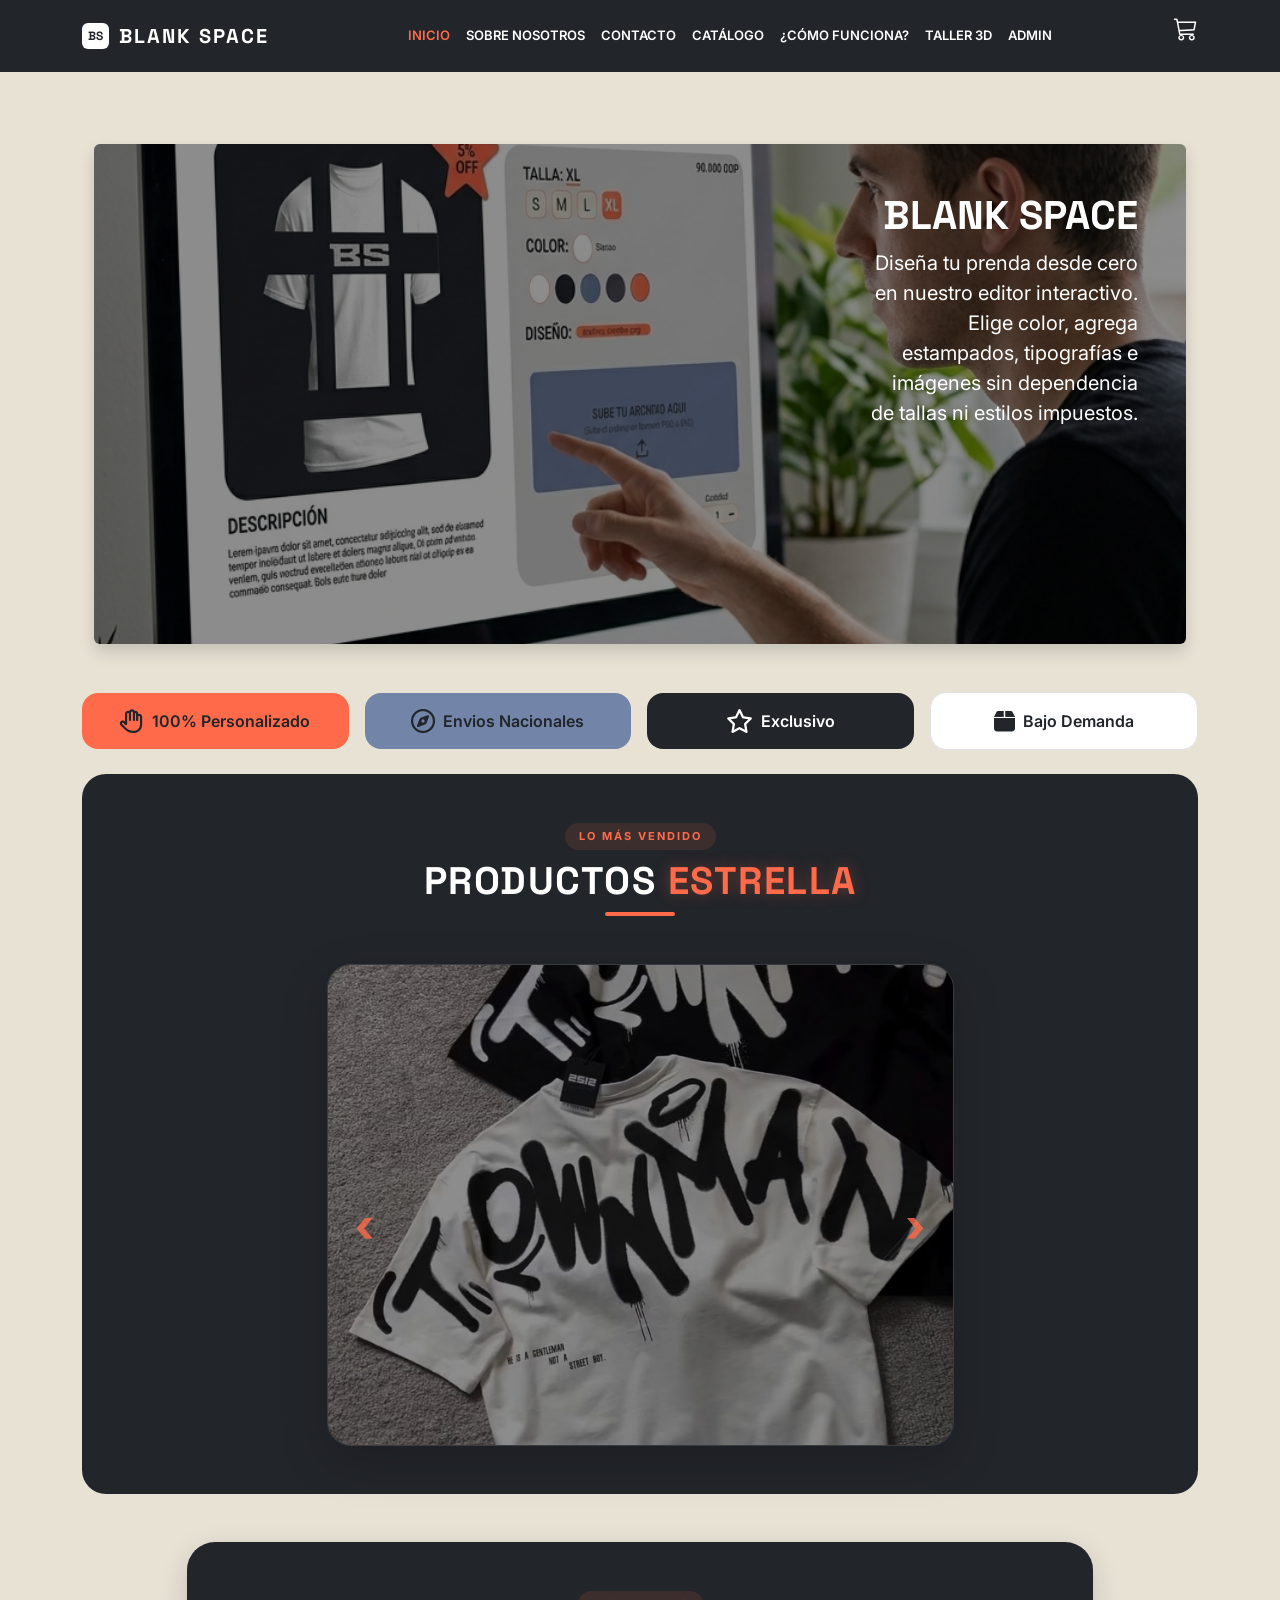
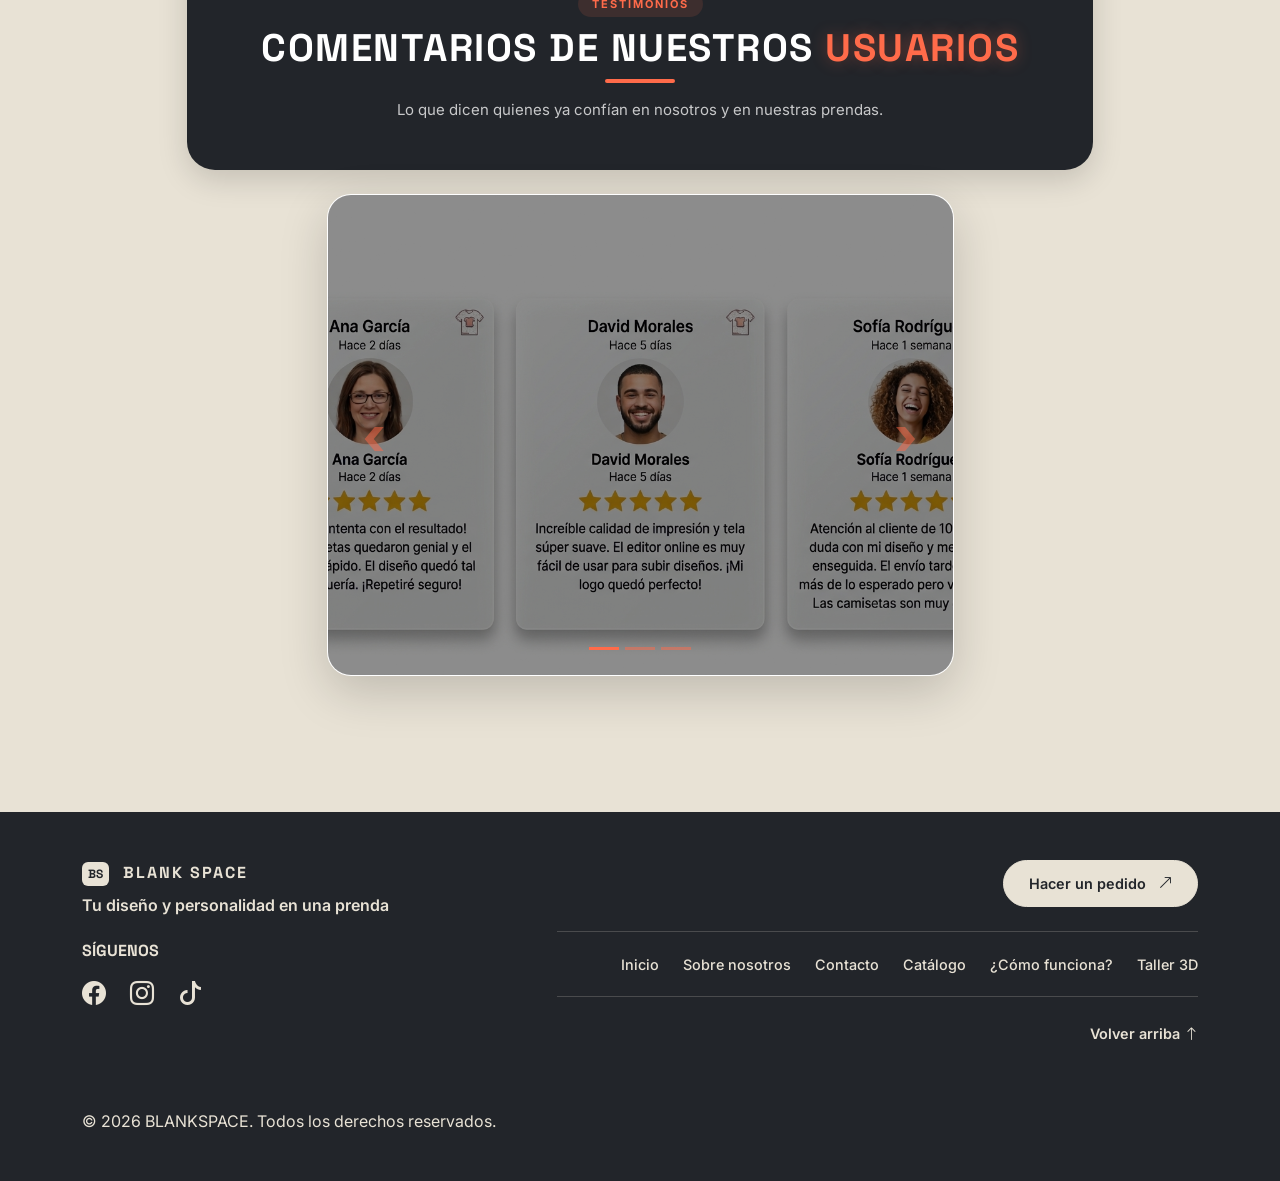
==== commit 14fd06fc: "Agrega catálogo con filtros y ajustes del navbar" ====
--- a/index.html
+++ b/index.html
@@ -34,15 +34,10 @@
           <i class="bi bi-list text-white fs-3"></i>
         </button>
 
-        <a href="#" class="carrito text-decoration-none d-flex align-items-center">
-          <i class="bi bi-cart3 fs-4"></i><span class="badge">0</span>
+         <a href="#" class="carrito text-decoration-none d-flex align-items-center">
+          <i class="bi bi-cart3 fs-4"></i><span class="badge"></span> 
         </a>
       </div>
-
-      <button class="navbar-toggler border-0 p-0 d-none" type="button" data-bs-toggle="collapse" data-bs-target="#menu"
-        aria-controls="menu" aria-expanded="false" aria-label="Abrir menú">
-        <i class="bi bi-list text-white fs-3"></i>
-      </button>
 
       <div class="collapse navbar-collapse" id="menu">
         <ul class="navbar-nav mx-auto">
@@ -55,7 +50,7 @@
           <li class="nav-item">
             <a class="nav-link" href="HTML/contacto.html">Contacto</a>
           </li>
-          <li class="nav-item"><a class="nav-link" href="#">Catálogo</a></li>
+          <li class="nav-item"><a class="nav-link" href="HTML/catalogo.html">Catálogo</a></li>
           <li class="nav-item">
             <a class="nav-link" href="#">¿Cómo funciona?</a>
           </li>
@@ -64,7 +59,7 @@
         </ul>
 
         <a href="#" class="carrito text-decoration-none d-none d-md-flex align-items-center">
-          <i class="bi bi-cart3 fs-4"></i><span class="badge">0</span>
+          <i class="bi bi-cart3 fs-4"></i><span class="badge"></span> 
         </a>
       </div>
     </div>
@@ -202,238 +197,7 @@
 
       </div>
     </section>
-    <!----------------- Catalogo ---------------- -->
-
-    <section id="catalogo" class="container py-5">
-      <!-- Cabecera con diseño mejorado -->
-      <div class="text-center mb-5 titulo-catalogo-wrapper">
-        <span class="badge-subtitulo">NUESTRA COLECCIÓN</span>
-        <h2 class="titulo-catalogo">CATÁLOGO</h2>
-        <div class="linea-decorativa"></div>
-        <p class="subtitulo-catalogo">Elige una prenda base y filtra por la talla y el color que necesitas.</p>
-      </div>
-
-
-      <div class="panel-filtros mb-4">
-        <div class="row g-4">
-
-          <div class="col-md-6">
-            <h3 class="titulo-filtro">Talla</h3>
-            <div class="opciones">
-              <button type="button" class="chip-talla activo" data-talla="todas">Todas</button>
-              <button type="button" class="chip-talla" data-talla="S">S</button>
-              <button type="button" class="chip-talla" data-talla="M">M</button>
-              <button type="button" class="chip-talla" data-talla="L">L</button>
-              <button type="button" class="chip-talla" data-talla="XL">XL</button>
-            </div>
-          </div>
-
-          <div class="col-md-6">
-            <h3 class="titulo-filtro">Color</h3>
-            <div class="opciones">
-              <button type="button" class="chip-color chip-texto activo" data-color="todos">Todos</button>
-              <button type="button" class="chip-color circulo color-negro" data-color="negro" aria-label="Negro"
-                title="Negro"></button>
-              <button type="button" class="chip-color circulo color-blanco" data-color="blanco" aria-label="Blanco"
-                title="Blanco"></button>
-              <button type="button" class="chip-color circulo color-naranja" data-color="naranja" aria-label="Naranja"
-                title="Naranja"></button>
-              <button type="button" class="chip-color circulo color-azul" data-color="azul" aria-label="Azul"
-                title="Azul"></button>
-              <button type="button" class="chip-color circulo color-gris" data-color="gris" aria-label="Gris"
-                title="Gris"></button>
-            </div>
-          </div>
-        </div>
-      </div>
-
-      <div class="d-flex justify-content-between align-items-center mb-3">
-        <p id="contador" class="contador-productos mb-0"></p>
-        <button type="button" id="limpiarFiltros" class="boton-limpiar">Limpiar filtros</button>
-      </div>
-
-      <div id="listaProductos" class="row g-4">
-
-        <div class="col-6 col-md-4 col-lg-3">
-          <article class="producto" data-id="1">
-            <div class="producto-img">
-              <img src="IMG/camisac.png" alt="Camiseta Clásica" />
-            </div>
-            <div class="producto-info">
-              <h3 class="producto-nombre">Camiseta Clásica</h3>
-              <p class="producto-precio">$45.000</p>
-              <div class="producto-colores">
-                <span class="punto color-negro" title="negro"></span>
-                <span class="punto color-blanco" title="blanco"></span>
-                <span class="punto color-naranja" title="naranja"></span>
-              </div>
-              <div class="producto-tallas">
-                <span class="etiqueta-talla">S</span>
-                <span class="etiqueta-talla">M</span>
-                <span class="etiqueta-talla">L</span>
-                <span class="etiqueta-talla">XL</span>
-              </div>
-            </div>
-          </article>
-        </div>
-
-        <div class="col-6 col-md-4 col-lg-3">
-          <article class="producto" data-id="2">
-            <div class="producto-img">
-              <img src="IMG/camisaO.png" alt="Camiseta Oversize" />
-            </div>
-            <div class="producto-info">
-              <h3 class="producto-nombre">Camiseta Oversize</h3>
-              <p class="producto-precio">$55.000</p>
-              <div class="producto-colores">
-                <span class="punto color-negro" title="negro"></span>
-                <span class="punto color-gris" title="gris"></span>
-                <span class="punto color-azul" title="azul"></span>
-              </div>
-              <div class="producto-tallas">
-                <span class="etiqueta-talla">M</span>
-                <span class="etiqueta-talla">L</span>
-                <span class="etiqueta-talla">XL</span>
-              </div>
-            </div>
-          </article>
-        </div>
-
-        <div class="col-6 col-md-4 col-lg-3">
-          <article class="producto" data-id="3">
-            <div class="producto-img">
-              <img src="IMG/gorras.png" alt="Gorra Snapback" />
-            </div>
-            <div class="producto-info">
-              <h3 class="producto-nombre">Gorra Snapback</h3>
-              <p class="producto-precio">$35.000</p>
-              <div class="producto-colores">
-                <span class="punto color-negro" title="negro"></span>
-                <span class="punto color-blanco" title="blanco"></span>
-                <span class="punto color-naranja" title="naranja"></span>
-              </div>
-              <div class="producto-tallas">
-                <span class="etiqueta-talla">M</span>
-                <span class="etiqueta-talla">L</span>
-              </div>
-            </div>
-          </article>
-        </div>
-
-        <div class="col-6 col-md-4 col-lg-3">
-          <article class="producto" data-id="4">
-            <div class="producto-img">
-              <img src="IMG/gorrat.png" alt="Gorra Trucker" />
-            </div>
-            <div class="producto-info">
-              <h3 class="producto-nombre">Gorra Trucker</h3>
-              <p class="producto-precio">$32.000</p>
-              <div class="producto-colores">
-                <span class="punto color-azul" title="azul"></span>
-                <span class="punto color-gris" title="gris"></span>
-              </div>
-              <div class="producto-tallas">
-                <span class="etiqueta-talla">S</span>
-                <span class="etiqueta-talla">M</span>
-              </div>
-            </div>
-          </article>
-        </div>
-
-        <div class="col-6 col-md-4 col-lg-3">
-          <article class="producto" data-id="5">
-            <div class="producto-img">
-              <img src="IMG/medias.jpg" alt="Medias Estampadas" />
-            </div>
-            <div class="producto-info">
-              <h3 class="producto-nombre">Medias Estampadas</h3>
-              <p class="producto-precio">$18.000</p>
-              <div class="producto-colores">
-                <span class="punto color-blanco" title="blanco"></span>
-                <span class="punto color-negro" title="negro"></span>
-                <span class="punto color-azul" title="azul"></span>
-              </div>
-              <div class="producto-tallas">
-                <span class="etiqueta-talla">35-37</span>
-                <span class="etiqueta-talla">27-30</span>
-                <span class="etiqueta-talla">38-40</span>
-              </div>
-            </div>
-          </article>
-        </div>
-
-        <div class="col-6 col-md-4 col-lg-3">
-          <article class="producto" data-id="6">
-            <div class="producto-img">
-              <img src="IMG/medial.png" alt="Medias Largas" />
-            </div>
-            <div class="producto-info">
-              <h3 class="producto-nombre">Medias Largas</h3>
-              <p class="producto-precio">$20.000</p>
-              <div class="producto-colores">
-                <span class="punto color-gris" title="gris"></span>
-                <span class="punto color-naranja" title="naranja"></span>
-              </div>
-              <div class="producto-tallas">
-                <span class="etiqueta-talla">31-34</span>
-                <span class="etiqueta-talla">35-37</span>
-                <span class="etiqueta-talla">38-40</span>
-              </div>
-            </div>
-          </article>
-        </div>
-
-        <div class="col-6 col-md-4 col-lg-3">
-          <article class="producto" data-id="7">
-            <div class="producto-img">
-              <img src="IMG/median.png" alt="Medias infantiles" />
-            </div>
-            <div class="producto-info">
-              <h3 class="producto-nombre">Medias infantiles</h3>
-              <p class="producto-precio">$12.000</p>
-              <div class="producto-colores">
-                <span class="punto color-blanco" title="blanco"></span>
-                <span class="punto color-negro" title="negro"></span>
-                <span class="punto color-azul" title="azul"></span>
-              </div>
-              <div class="producto-tallas">
-                <span class="etiqueta-talla">23-26</span>
-                <span class="etiqueta-talla">27-30</span>
-                <span class="etiqueta-talla">31-34</span>
-              </div>
-            </div>
-          </article>
-        </div>
-
-        <div class="col-6 col-md-4 col-lg-3">
-          <article class="producto" data-id="8">
-            <div class="producto-img">
-              <img src="IMG/mediat.png" alt="Medias tobilleras" />
-            </div>
-            <div class="producto-info">
-              <h3 class="producto-nombre">Medias tobilleras</h3>
-              <p class="producto-precio">$12.000</p>
-              <div class="producto-colores">
-                <span class="punto color-blanco" title="blanco"></span>
-                <span class="punto color-negro" title="negro"></span>
-                <span class="punto color-azul" title="azul"></span>
-              </div>
-              <div class="producto-tallas">
-                <span class="etiqueta-talla">35-37</span>
-                <span class="etiqueta-talla">27-30</span>
-                <span class="etiqueta-talla">38-40</span>
-              </div>
-            </div>
-          </article>
-        </div>
-
-      </div>
-
-      <div id="sinResultados" class="sin-resultados d-none">
-        <h3 class="h4">No hay productos con esa combinación</h3>
-        <p class="mb-0">Prueba con otra talla u otro color, o limpia los filtros.</p>
-      </div>
-    </section>
+   
     <!----------------- Comentarios ---------------- -->
 
     <section id="comentarios" class="container py-5">
--- a/CSS/estilos.css
+++ b/CSS/estilos.css
@@ -1,5 +1,4 @@
 :root {
-  /* Paleta base */
   --soft-linen: #e8e2d5;
   --shadow-gray: #22252a;
   --tomato: #ff6b4a;
@@ -93,6 +92,7 @@
   display: inline-flex;
   align-items: center;
   transform: translateY(-6px);
+    color: white; 
 }
 
 .carrito:hover {
@@ -163,7 +163,6 @@
 
 /*CARRUSEL */
 
-/* Oscurece todas las imágenes de los carruseles */
 .carousel-item::after {
   content: "";
   position: absolute;
@@ -463,13 +462,11 @@
   color: var(--soft-linen);
 }
 
-/* transition: propiedad, duración y ritmo de la animación */
 .tarjeta a {
   color: var(--soft-linen);
   transition: all 0.3s ease;
 }
 
-/* scale: agranda el elemento sin mover a los demás */
 .tarjeta a:hover {
   color: var(--tomato);
   transform: scale(1.15);
@@ -840,16 +837,13 @@
   margin-right: auto;
 }
 
-/* ============================================================
-   ADMIN / FORMULARIO DE PRODUCTOS (viene del repositorio)
-   ============================================================ */
-
-/* Estilo formulario */
+/* ADMIN  */
+
 .gestion-productos {
   display: flex;
   gap: 20px;
   margin-top: 25px;
-  padding-left: 20px; /* corregido: estaba "20 px" */
+  padding-left: 20px;
 }
 
 .formulario-producto {
@@ -859,7 +853,6 @@
   border-radius: 8px;
 }
 
-/* Estilo del titulo y margen del contenedor */
 .contenido {
   flex: 1;
   padding: 40px !important;
@@ -873,7 +866,6 @@
   color: #333;
 }
 
-/* Estilo boton seleccionar */
 .form-select {
   border: 1px solid #d5d9d2;
   border-radius: 8px;
@@ -882,7 +874,6 @@
   background-color: #fff;
 }
 
-/* Estilo subir imagen en el formulario */
 .subir-imagen {
   width: 120px;
   height: 120px;
@@ -909,7 +900,6 @@
   background-color: var(--tomato);
 }
 
-/* Estilo boton guardar */
 .btn-guardar {
   width: 100%;
   padding: 10px;
@@ -924,7 +914,4 @@
 .btn-guardar:hover {
   background-color: var(--tomato);
   border-color: var(--shadow-gray);
-}
-
-
-
+}
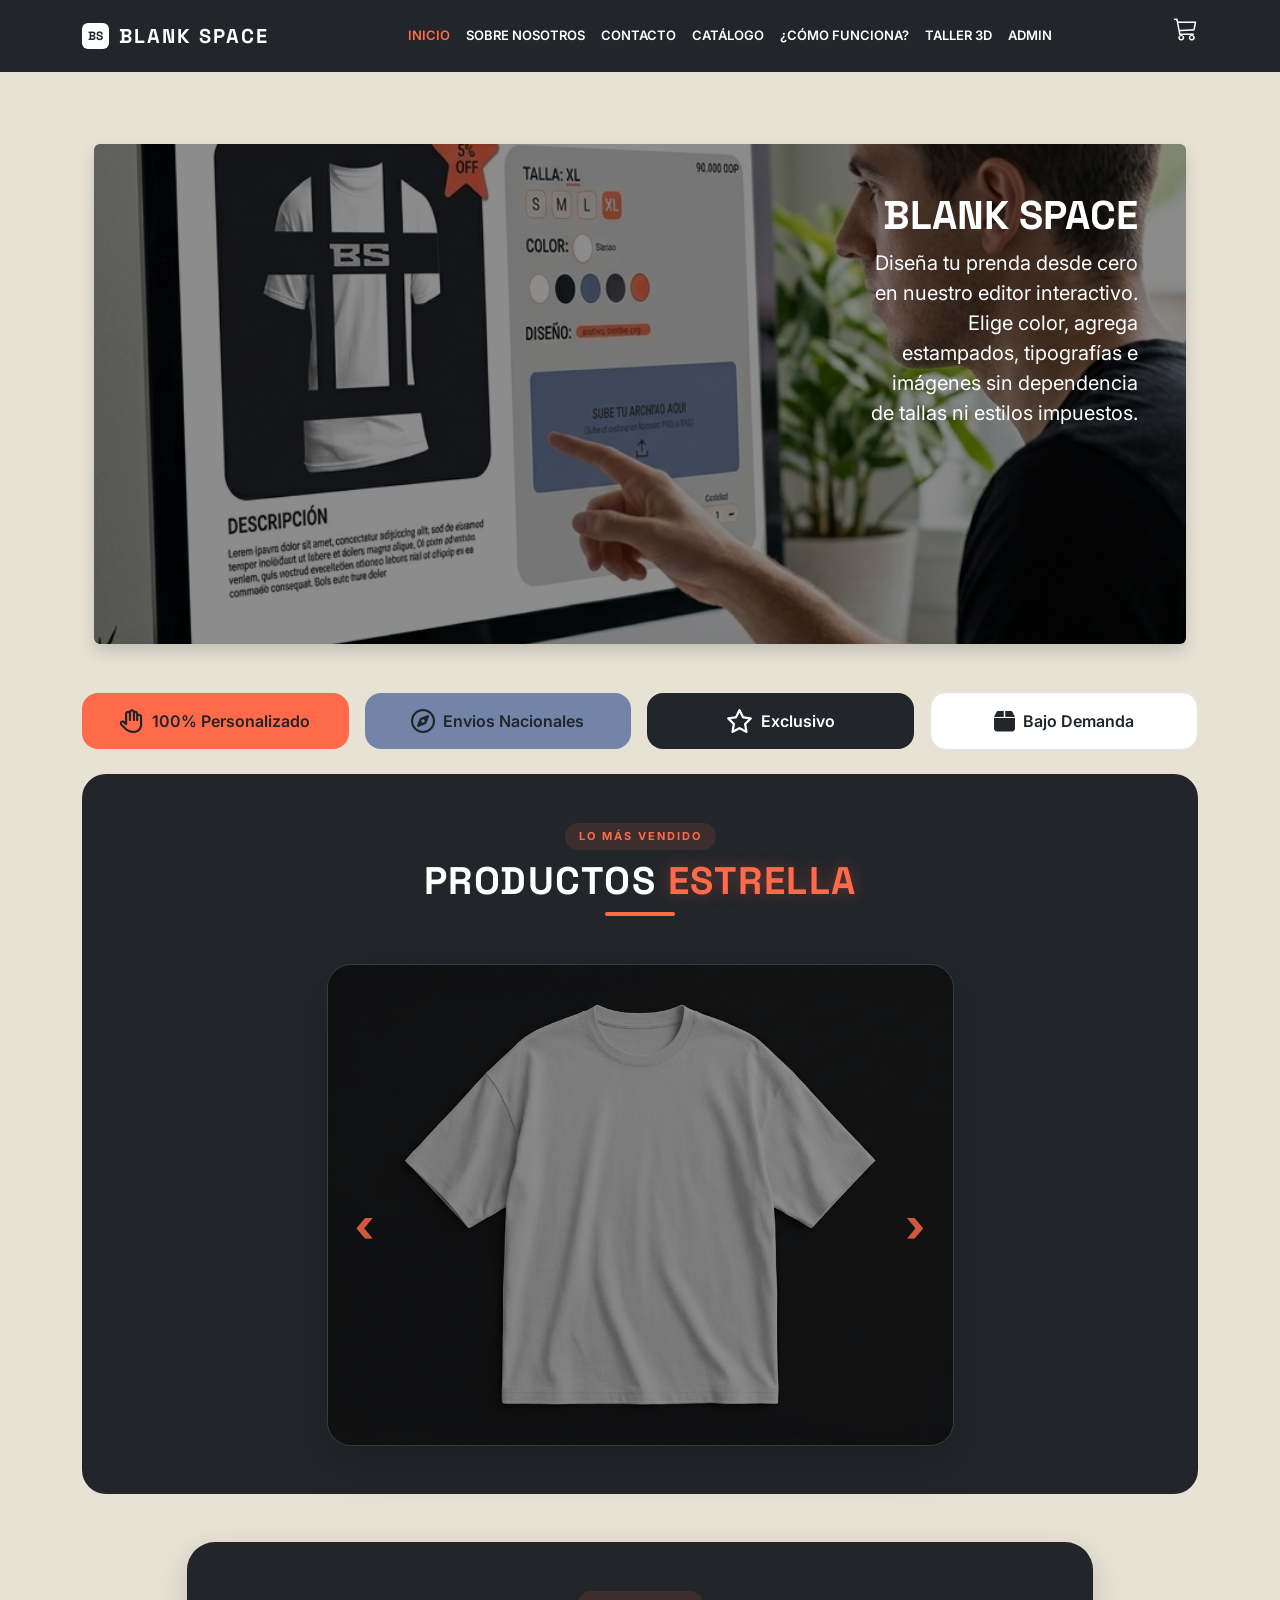
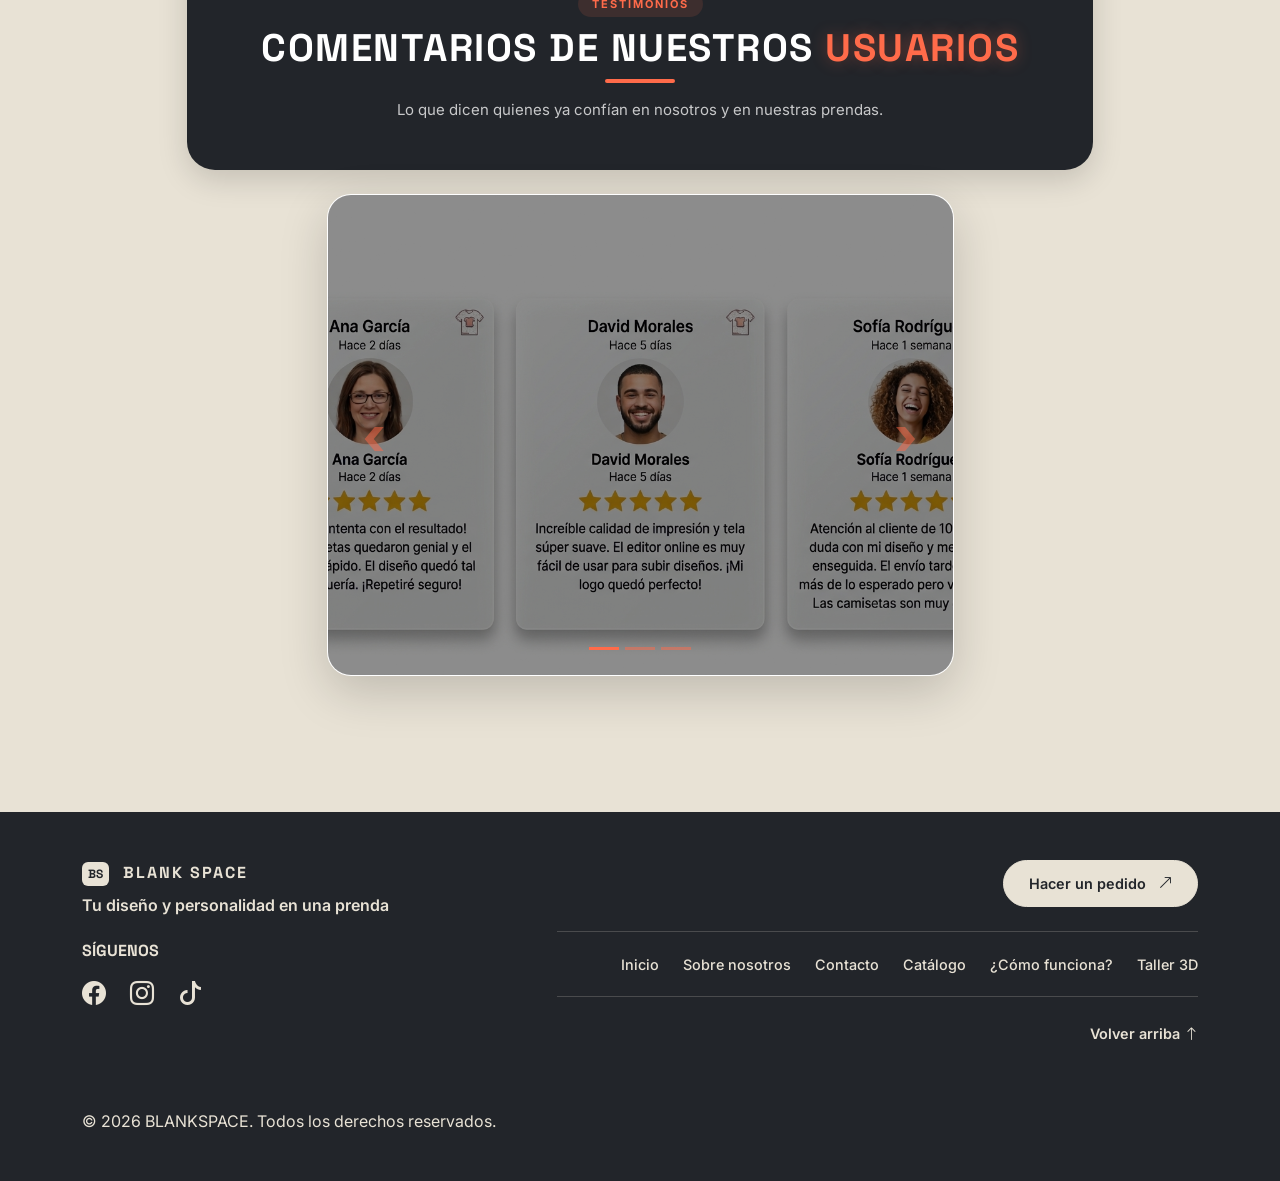
==== commit 6ba35832: "Vista y funcionalidad de taller3d" ====
--- a/index.html
+++ b/index.html
@@ -19,7 +19,7 @@
   <link rel="stylesheet" href="CSS/estilos.css" />
 </head>
 
-<body class="d-flex flex-column min-vh-100">
+<body class="d-flex flex-column min-vh-100" id="inicio">
   <!-- NAVBAR -->
   <nav class="navbar navbar-expand-md navbar-bs py-3">
     <div class="container d-flex justify-content-between align-items-center">
@@ -167,15 +167,15 @@
               <div class="carousel-inner marco-carrusel shadow-lg">
 
                 <div class="carousel-item active" style="height: 480px;">
-                  <img src="IMG/camisetas.jpg" class="d-block w-100 h-100 img-carrusel" alt="Camisetas estampadas">
+                  <img src="IMG/camisaOver.jpg" class="d-block w-100 h-100 img-carrusel" alt="Camisetas estampadas">
                 </div>
 
                 <div class="carousel-item" style="height: 480px;">
-                  <img src="IMG/gorras.jpg" class="d-block w-100 h-100 img-carrusel" alt="Gorras estampadas">
+                  <img src="IMG/gorraSnap.jpg" class="d-block w-100 h-100 img-carrusel" alt="Gorras estampadas">
                 </div>
 
                 <div class="carousel-item" style="height: 480px;">
-                  <img src="IMG/medias.jpg" class="d-block w-100 h-100 img-carrusel" alt="Medias estampadas">
+                  <img src="IMG/mediasNor.jpg" class="d-block w-100 h-100 img-carrusel" alt="Medias estampadas">
                 </div>
 
               </div>
--- a/CSS/estilos.css
+++ b/CSS/estilos.css
@@ -6,6 +6,32 @@
   --charcoal-blue: #474954;
   --white: #ffffff;
   --black: #000000;
+
+
+  .color-verde {
+    background-color: #198754;
+  }
+
+  .color-rojo {
+    background-color: #dc3545;
+  }
+
+  .color-cafe {
+    background-color: #795548;
+  }
+
+
+  .color-verde {
+    background-color: #198754;
+  }
+
+  .color-rojo {
+    background-color: #dc3545;
+  }
+
+  .color-cafe {
+    background-color: #795548;
+  }
 
   --tomato-12: color-mix(in srgb, var(--tomato) 12%, transparent);
   --tomato-20: color-mix(in srgb, var(--tomato) 20%, transparent);
@@ -22,8 +48,10 @@
   --black-85: color-mix(in srgb, var(--black) 85%, transparent);
 
   /* Tipografías */
-  --font-title: "Space Grotesk", sans-serif;
-  --font-text: "Inter", sans-serif;
+  --font-title: "Space Grotesk",
+  sans-serif;
+  --font-text: "Inter",
+  sans-serif;
 }
 
 /* BASE */
@@ -92,7 +120,7 @@
   display: inline-flex;
   align-items: center;
   transform: translateY(-6px);
-    color: white; 
+  color: white;
 }
 
 .carrito:hover {
@@ -363,10 +391,11 @@
   display: flex;
   flex-direction: column;
   height: 100%;
-  padding: 25px;
+  padding: 20px;
   background-color: var(--shadow-gray);
   color: var(--white);
-  border-radius: 28px;
+  border-radius: 1rem;
+  border: 1px solid rgba(255, 255, 255, 0.1);
 }
 
 .tarjeta-header {
@@ -383,12 +412,14 @@
   margin: 0;
 }
 
+
 .sobretitulo {
   display: block;
   font-size: 10px;
   font-weight: 700;
   text-transform: uppercase;
 }
+
 
 .icono {
   display: flex;
@@ -420,18 +451,40 @@
 .caja {
   background-color: var(--charcoal-blue);
   border-radius: 12px;
-  padding: 12px 14px;
-  font-size: 13px;
-  margin-bottom: 15px;
+  padding: 10px 14px;
+  font-size: 1rem;
+  margin-bottom: 10px;
+  display: flex;
+  align-items: center;
+  justify-content: center;
+}
+
+#mision:hover,
+#valores:hover,
+#vision:hover {
+  transform: translateY(-6px);
+}
+
+.lista-valores {
+  display: flex;
+  flex-direction: column;
+  gap: 5px;
+}
+
+.lista-valores .valor {
+  margin-bottom: 0;
 }
 
 .valor {
   display: flex;
-  gap: 10px;
+  align-items: center;
+  justify-content: center;
+  gap: 12px;
 }
 
 .valor i {
   color: var(--tomato);
+  flex-shrink: 0;
 }
 
 .valor p {
@@ -452,7 +505,7 @@
 }
 
 .texto-tomato {
-  color: var(--tomato);
+  color: var(--tomato) !important;
 }
 
 .fa-brands,
@@ -472,17 +525,24 @@
   transform: scale(1.15);
 }
 
-#mensaje {
-  width: 100%;
-  min-height: 150px;
-  padding: 12px 15px;
-  margin-top: 8px;
-  margin-bottom: 20px;
-  resize: vertical;
-}
-
 #equipo {
   color: var(--tomato);
+}
+
+.tarjeta-equipo {
+  height: 190px !important;
+  display: flex;
+  flex-direction: column;
+  justify-content: space-between;
+}
+
+.tarjeta-equipo .caja {
+  height: 75px;
+  margin-bottom: 0;
+}
+
+.tarjeta-equipo:hover {
+  background-color: var(--tomato);
 }
 
 /* FOOTER */
@@ -844,13 +904,20 @@
   gap: 20px;
   margin-top: 25px;
   padding-left: 20px;
+  align-items: flex-start;
 }
 
 .formulario-producto {
   width: 280px;
+  flex-shrink: 0;
   padding: 15px;
   border: 1px solid var(--tomato);
   border-radius: 8px;
+}
+
+.tabla-productos {
+  flex: 1;
+  overflow-x: auto;
 }
 
 .contenido {
@@ -911,7 +978,415 @@
   font-weight: 600;
 }
 
-.btn-guardar:hover {
+.btn-guardar:hover,
+.boton-enviar:hover {
   background-color: var(--tomato);
   border-color: var(--shadow-gray);
-}+}
+
+.btn-outline-tomato {
+  color: var(--tomato);
+  border-color: var(--tomato);
+  background-color: transparent;
+  transition: all 0.2s ease-in-out;
+}
+
+.btn-outline-tomato:hover {
+  background-color: var(--tomato);
+  color: #ffffff;
+  border-color: var(--tomato);
+}
+
+/* ---Estilos de formulario contacto */
+
+.etiqueta-form {
+  margin-bottom: 0.5rem;
+}
+
+.bloque-form {
+  margin-bottom: 1rem;
+}
+
+.nota-form {
+  margin-top: 1rem;
+  font-size: 15px;
+}
+
+.boton-enviar {
+  background: none;
+  color: var(--shadow-gray);
+  background-color: #FFFFFF;
+  border: 1px solid var(--charcoal-blue);
+  border-radius: 20px;
+  padding: 6px 16px;
+  font-size: 13px;
+  font-weight: 600;
+  transition: all 0.3s ease;
+}
+
+
+
+@media (max-width: 992px) {
+  .gestion-productos {
+    flex-direction: column;
+    padding-left: 10px;
+    padding-right: 10px;
+  }
+
+  .formulario-producto {
+    width: 100%;
+    margin-bottom: 20px;
+  }
+
+  .tabla-productos {
+    width: 100%;
+  }
+}
+
+.choices__list--multiple .choices__item {
+  background-color: var(--tomato) !important;
+  border-color: var(--tomato) !important;
+}
+
+/* ================= CARRITO DE COMPRAS ================= */
+.item-carrito {
+  height: auto;
+  transition: transform 0.3s ease, border-color 0.3s ease;
+}
+
+.item-carrito:hover {
+  border-color: var(--tomato);
+}
+
+.item-carrito-img {
+  width: 115px;
+  height: 115px;
+  object-fit: cover;
+  border-radius: 12px;
+  background-color: var(--charcoal-blue);
+  flex-shrink: 0;
+}
+
+.control-cantidad {
+  display: inline-flex;
+  align-items: center;
+  background-color: var(--charcoal-blue);
+  border-radius: 20px;
+  padding: 2px;
+  border: 1px solid var(--white-10);
+}
+
+.control-cantidad button {
+  width: 30px;
+  height: 30px;
+  border: none;
+  border-radius: 50%;
+  background-color: transparent;
+  color: var(--white);
+  font-weight: 700;
+  transition: background-color 0.2s ease, color 0.2s ease;
+}
+
+.control-cantidad button:hover {
+  background-color: var(--tomato);
+  color: var(--shadow-gray);
+}
+
+.control-cantidad span {
+  width: 36px;
+  text-align: center;
+  font-weight: 600;
+  font-size: 14px;
+}
+
+.btn-eliminar-item {
+  background: none;
+  border: none;
+  color: var(--white-40);
+  font-size: 1.1rem;
+  transition: color 0.2s ease, transform 0.2s ease;
+}
+
+.btn-eliminar-item:hover {
+  color: var(--tomato);
+  transform: scale(1.1);
+}
+
+.input-cupon {
+  background-color: var(--charcoal-blue);
+  border: 1px solid var(--white-10);
+  color: var(--white);
+  border-radius: 20px;
+  font-size: 13px;
+  padding: 6px 14px;
+}
+
+.input-cupon::placeholder {
+  color: var(--white-40);
+}
+
+.input-cupon:focus {
+  background-color: var(--charcoal-blue);
+  color: var(--white);
+  border-color: var(--tomato);
+  box-shadow: 0 0 0 3px var(--tomato-20);
+}
+.btn-agregar {
+  width: 100%;
+  padding: 8px 12px;
+  background: transparent;
+  color: var(--soft-linen);
+  border: 1px solid var(--tomato);
+  border-radius: 12px;
+  font-size: 13px;
+  font-weight: 600;
+  transition: all 0.3s ease;
+}
+.btn-agregar:hover {
+  background-color: var(--tomato);
+  color: var(--shadow-gray);
+}
+.btn-agregar.en-lista {
+  background-color: var(--soft-linen);
+  border-color: var(--soft-linen);
+  color: var(--shadow-gray);
+}
+.btn-agregar.en-lista:hover {
+  background-color: var(--tomato);
+  border-color: var(--tomato);
+}
+
+/* Botón "Mi lista" con su badge */
+.boton-lista {
+  display: inline-flex;
+  align-items: center;
+  gap: 8px;
+  background-color: var(--shadow-gray);
+  color: white;
+  border: 0;
+  border-radius: 20px;
+  padding: 7px 16px;
+  font-size: 13px;
+  font-weight: 600;
+  transition: all 0.3s ease;
+}
+.boton-lista:hover {
+  background-color: var(--tomato);
+  color: var(--shadow-gray);
+}
+.badge-lista {
+  display: inline-flex;
+  align-items: center;
+  justify-content: center;
+  min-width: 20px;
+  height: 20px;
+  padding: 0 6px;
+  background-color: var(--tomato);
+  color: var(--shadow-gray);
+  border-radius: 10px;
+  font-size: 11px;
+  font-weight: 700;
+}
+.boton-lista:hover .badge-lista {
+  background-color: var(--shadow-gray);
+  color: white;
+}
+
+/* Panel lateral */
+.panel-lista {
+  background-color: var(--shadow-gray);
+  color: white;
+}
+.panel-lista .offcanvas-title {
+  font-size: 18px;
+}
+.lista-vacia {
+  color: var(--glaucous);
+  font-size: 14px;
+}
+.items-lista {
+  list-style: none;
+  margin: 0;
+  padding: 0;
+  display: flex;
+  flex-direction: column;
+  gap: 14px;
+}
+.item-lista {
+  display: flex;
+  align-items: center;
+  gap: 12px;
+  padding: 10px;
+  background-color: var(--charcoal-blue);
+  border-radius: 14px;
+}
+.item-lista img {
+  width: 64px;
+  height: 64px;
+  object-fit: cover;
+  border-radius: 10px;
+}
+.item-datos {
+  flex-grow: 1;
+}
+.item-nombre {
+  margin: 0;
+  font-size: 14px;
+  font-weight: 600;
+}
+.item-precio {
+  margin: 2px 0 6px;
+  font-size: 14px;
+  font-weight: 700;
+  color: var(--tomato);
+}
+.item-cantidad {
+  display: inline-flex;
+  align-items: center;
+  gap: 10px;
+  font-size: 13px;
+}
+.btn-cantidad {
+  width: 26px;
+  height: 26px;
+  border: 0;
+  border-radius: 50%;
+  background-color: var(--shadow-gray);
+  color: white;
+  line-height: 1;
+  transition: all 0.3s ease;
+}
+.btn-cantidad:hover:not(:disabled) {
+  background-color: var(--tomato);
+  color: var(--shadow-gray);
+}
+.btn-cantidad:disabled {
+  opacity: 0.4;
+}
+.btn-quitar {
+  background: none;
+  border: 0;
+  color: var(--soft-linen);
+  font-size: 18px;
+  transition: color 0.3s ease;
+}
+.btn-quitar:hover {
+  color: var(--tomato);
+}
+
+/* Pie del panel */
+.pie-lista {
+  padding: 16px;
+  border-top: 1px solid var(--charcoal-blue);
+}
+.total-lista {
+  display: flex;
+  justify-content: space-between;
+  margin-bottom: 12px;
+  font-size: 16px;
+}
+.total-lista strong {
+  color: var(--tomato);
+}
+.boton-vaciar {
+  width: 100%;
+  padding: 10px;
+  background: none;
+  color: var(--soft-linen);
+  border: 1px solid var(--charcoal-blue);
+  border-radius: 12px;
+  font-weight: 600;
+  transition: all 0.3s ease;
+}
+.boton-vaciar:hover:not(:disabled) {
+  border-color: var(--tomato);
+  color: var(--tomato);
+}
+.boton-vaciar:disabled {
+  opacity: 0.4;
+}
+
+/* Botón taller */
+.boton-taller {
+  background-color: var(--tomato);
+  color: var(--shadow-gray);
+  border: 0;
+  border-radius: 12px;
+  font-weight: 600;
+  transition: all 0.3s ease;
+}
+.boton-taller:hover {
+  opacity: 0.9;
+  color: var(--shadow-gray);
+}
+
+.contenedor-panel {
+  background-color: var(--charcoal-blue);
+}
+
+#btn-guardar {
+  width: 100%;
+  padding: 8px 12px;
+  background: transparent;
+  color: var(--soft-linen);
+  border: 1px solid var(--tomato);
+  border-radius: 12px;
+  font-size: 13px;
+  font-weight: 600;
+  transition: all 0.3s ease;
+}
+
+#btn-guardar:hover {
+  background-color: var(--tomato);
+  color: var(--shadow-gray);
+}
+
+.fondo-carrusel-personalizado {
+  background-color: var(--shadow-gray);
+}
+.canvas-prenda {
+  background-color:  var(--soft-linen);
+  border-radius: 12px;
+  max-width: 100%;
+  height: auto;
+  display: block;
+  margin: 0 auto;
+}
+
+.canvas-prenda {
+  background-color: var(--soft-linen);
+  border-radius: 8px;
+  max-width: 100%;
+  height: auto;
+  display: block;
+  margin: 0 auto;
+  box-shadow: 0 4px 10px rgba(0, 0, 0, 0.3); 
+}
+
+.fondo-carrusel-personalizado {
+  background-color: var(--black)!important; 
+  color: var(--soft-linen) !important;            
+}
+
+.zona-carrusel h2 {
+  font-family: 'Space Grotesk', sans-serif; 
+  font-weight: 700;
+  font-size: 1.8rem;
+  text-transform: uppercase;
+  letter-spacing: 1px;
+  color: var(--black);
+  display: flex;
+  align-items: center;
+  gap: 12px;
+  margin: 0; 
+}
+
+.zona-carrusel h2::before {
+  content: "";
+  display: block;
+  width: 6px;
+  height: 28px;
+  background-color: var(--tomato);
+  border-radius: 4px;
+}
+
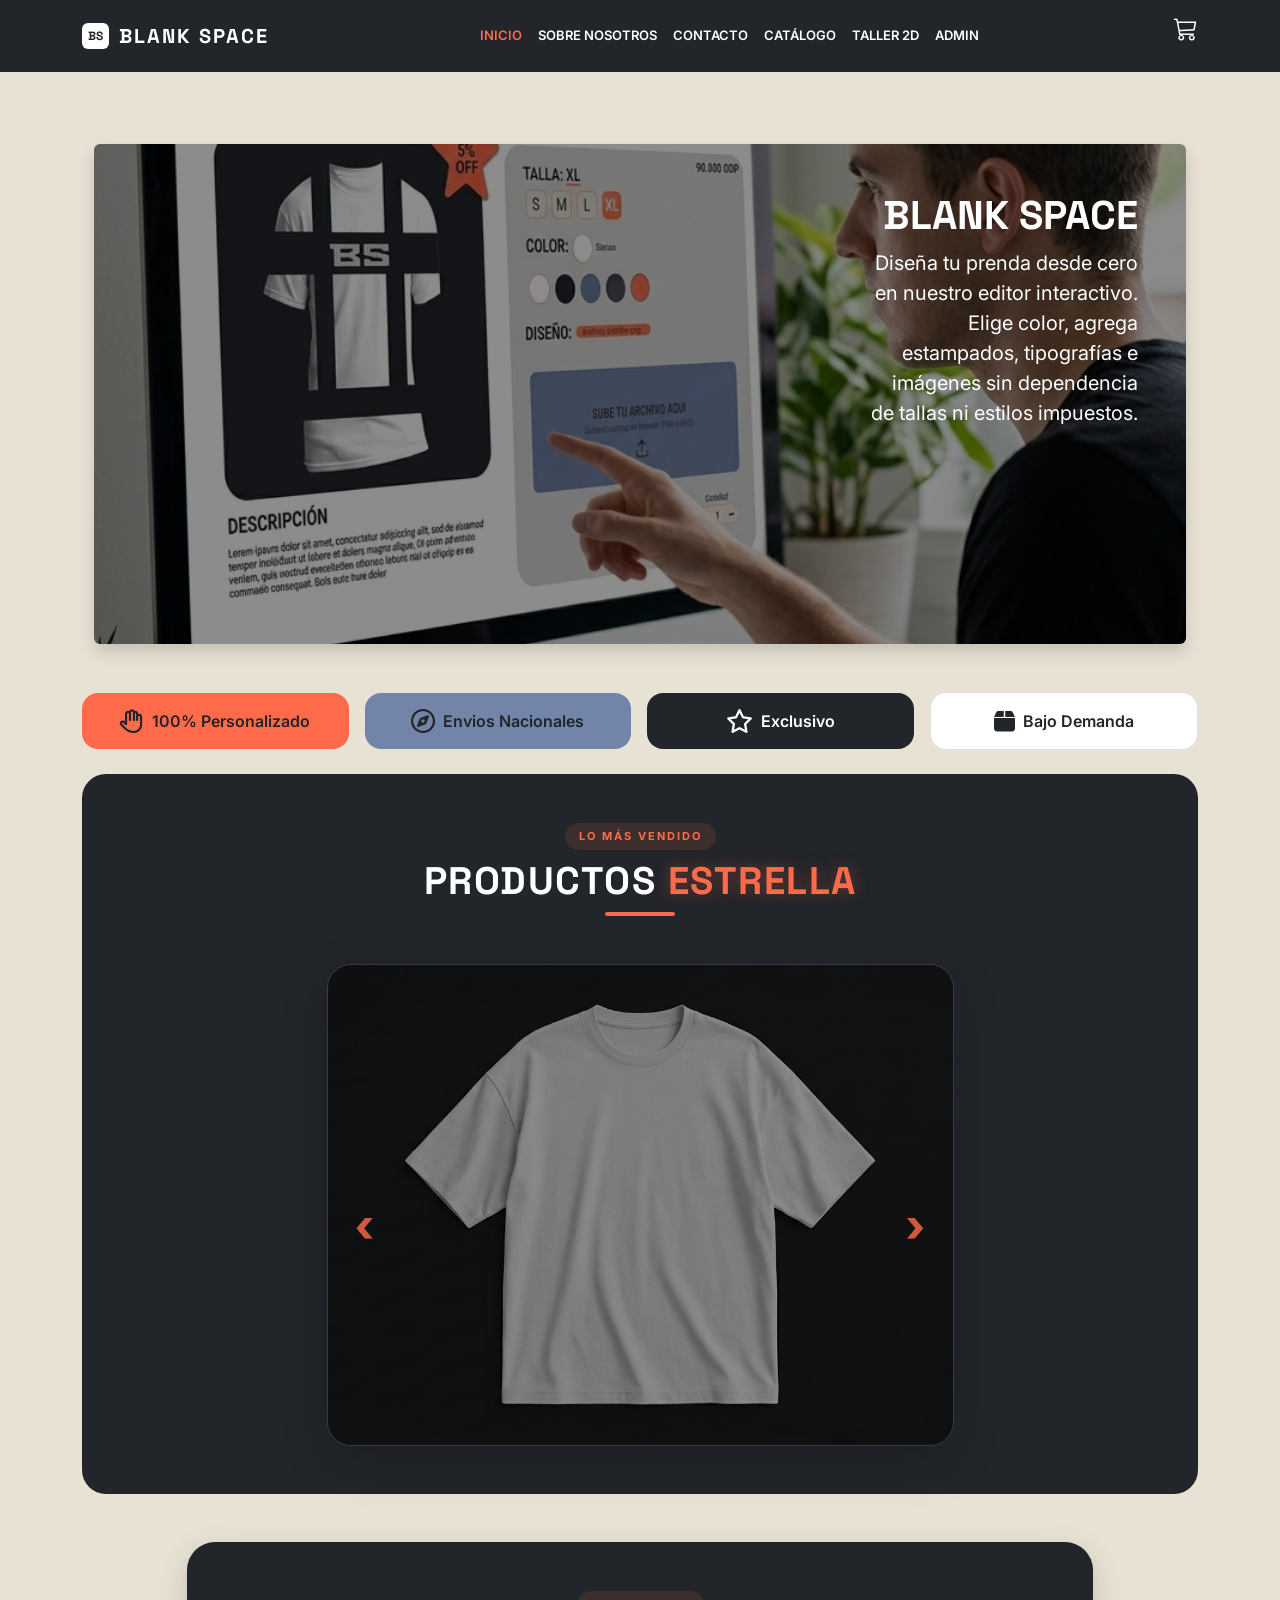
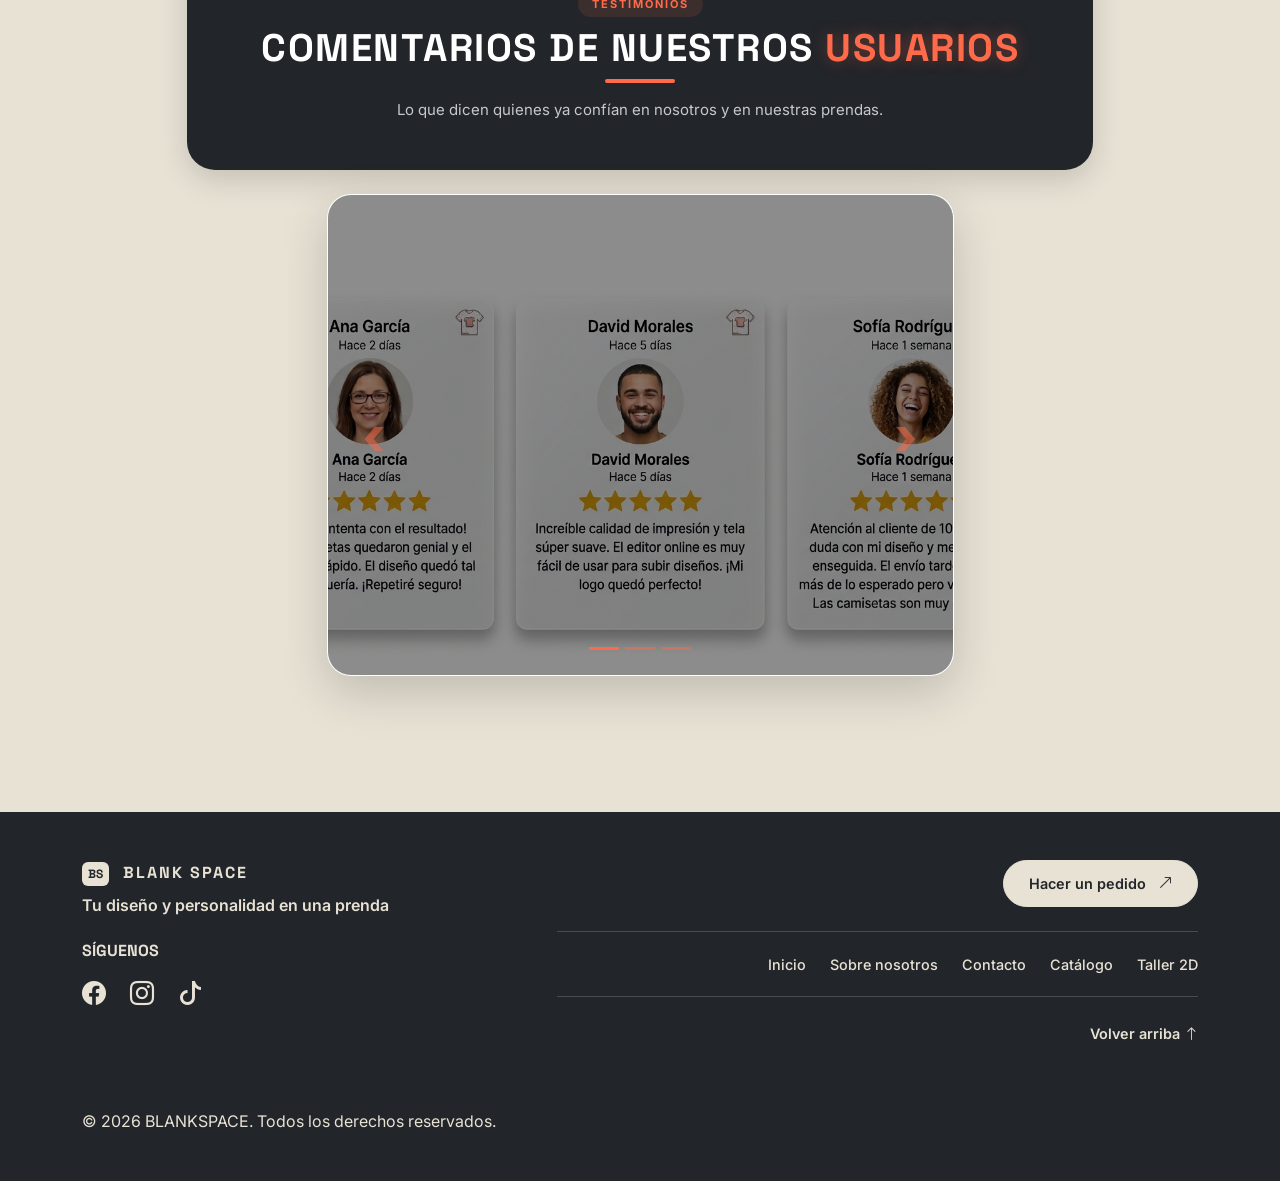
==== commit 32c2a521: "Correcciones" ====
--- a/index.html
+++ b/index.html
@@ -51,14 +51,11 @@
             <a class="nav-link" href="HTML/contacto.html">Contacto</a>
           </li>
           <li class="nav-item"><a class="nav-link" href="HTML/catalogo.html">Catálogo</a></li>
-          <li class="nav-item">
-            <a class="nav-link" href="#">¿Cómo funciona?</a>
-          </li>
-          <li class="nav-item"><a class="nav-link" href="#">Taller 3D</a></li>
+          <li class="nav-item"><a class="nav-link" href="#">Taller 2D</a></li>
           <li class="nav-item"><a class="nav-link" href="HTML/Admin/admin.html">Admin</a></li>
         </ul>
 
-        <a href="#" class="carrito text-decoration-none d-none d-md-flex align-items-center">
+        <a href="HTML/vista-carrito.html" class="carrito text-decoration-none d-none d-md-flex align-items-center">
           <i class="bi bi-cart3 fs-4"></i><span class="badge"></span> 
         </a>
       </div>
@@ -322,8 +319,7 @@
               <li>
                 <a href="/HTML/catalogo.html" class="footer-link">Catálogo</a>
               </li>
-              <li><a href="#" class="footer-link">¿Cómo funciona?</a></li>
-              <li><a href="#" class="footer-link">Taller 3D</a></li>
+              <li><a href="#" class="footer-link">Taller 2D</a></li>
             </ul>
           </nav>
 
--- a/CSS/estilos.css
+++ b/CSS/estilos.css
@@ -6,6 +6,8 @@
   --charcoal-blue: #474954;
   --white: #ffffff;
   --black: #000000;
+  --fondo-imagen: #111214;
+  
 
 
   .color-verde {
@@ -882,6 +884,56 @@
   border-radius: 20px;
 }
 
+.contenedor-panel {
+  align-self: flex-start;
+  margin-top: 4rem; /* ajusta hasta que quede alineado con el carrusel */
+}
+
+/* Solo en pantallas grandes (en el celular el panel va debajo y no hace falta) */
+@media (min-width: 992px) {
+
+  /* El panel se vuelve una columna con altura maxima */
+  .panel-personalizacion {
+    display: flex;
+    flex-direction: column;
+    max-height: calc(100vh - 220px);
+    /* ajusta este numero si lo quieres mas alto o mas bajo */
+  }
+
+  #opciones-producto {
+    flex: 1 1 auto;
+    min-height: 0;
+    overflow-y: auto;
+    padding-right: 0.5rem;
+  }
+
+  .panel-personalizacion>h2,
+  .acciones-producto {
+    flex: 0 0 auto;
+  }
+
+  .acciones-producto {
+    padding-top: 1rem;
+    margin-top: 0.5rem;
+    border-top: 1px solid rgba(255, 255, 255, 0.15);
+  }
+
+  #opciones-producto::-webkit-scrollbar {
+    width: 6px;
+  }
+
+  #opciones-producto::-webkit-scrollbar-thumb {
+    background: rgba(255, 255, 255, 0.35);
+    border-radius: 3px;
+  }
+
+  #opciones-producto {
+    scrollbar-width: thin;
+    /* para Firefox */
+    scrollbar-color: rgba(255, 255, 255, 0.35) transparent;
+  }
+}
+
 /* COMENTARIOS  */
 .panel-titulo-comentarios {
   background-color: var(--shadow-gray);
@@ -995,6 +1047,266 @@
   background-color: var(--tomato);
   color: #ffffff;
   border-color: var(--tomato);
+}
+
+.btn-tomato {
+  background-color: var(--tomato);
+  border: 1px solid var(--tomato);
+  color: #ffffff;
+  font-weight: 600;
+  transition: all 0.2s ease-in-out;
+}
+
+.btn-tomato:hover,
+.btn-tomato:focus {
+  background-color: #e55636;
+  border-color: #e55636;
+  color: #ffffff;
+}
+
+.btn-accion-tomato {
+  width: 34px;
+  height: 34px;
+  padding: 0;
+  display: inline-flex;
+  align-items: center;
+  justify-content: center;
+  color: var(--tomato);
+  border: 1px solid var(--tomato);
+  background-color: transparent;
+  transition: all 0.2s ease-in-out;
+}
+
+.btn-accion-tomato:hover {
+  background-color: var(--tomato);
+  border-color: var(--tomato);
+  color: #ffffff;
+}
+
+.btn-accion-eliminar:hover {
+  background-color: #dc3545;
+  border-color: #dc3545;
+  color: #ffffff;
+}
+
+.modal-admin .modal-header {
+  border-bottom: 2px solid var(--tomato);
+}
+
+.btn.btn-glaucous {
+  background-color: #1a1d22;
+  border: 1px solid #474954;
+  border-radius: 10px;
+  color: #f3f4f6;
+  display: inline-flex;
+  align-items: center;
+  gap: 8px;
+  padding: 6px 12px;
+  font-weight: 500;
+  transition: all 0.2s ease-in-out;
+}
+
+.btn.btn-glaucous i {
+  color: var(--glaucous, #7284a8);
+}
+
+.btn.btn-glaucous:hover,
+.btn.btn-glaucous:focus {
+  background-color: #262a32;
+  border-color: var(--glaucous, #7284a8);
+  color: #ffffff;
+}
+
+.modal-admin-dark .modal-content {
+  background-color: var(--shadow-gray);
+  color: #f3f4f6;
+  border: 1px solid var(--charcoal-blue);
+}
+
+.modal-admin-dark .modal-header {
+  border-bottom: 1px solid var(--charcoal-blue);
+}
+
+.modal-admin-dark .modal-footer {
+  border-top: 1px solid var(--charcoal-blue);
+}
+
+.modal-admin-dark .form-label {
+  color: #f3f4f6;
+}
+
+.modal-admin-dark .form-control,
+.modal-admin-dark .form-select {
+  background-color: #1a1d22;
+  border-color: var(--charcoal-blue);
+  color: #f3f4f6;
+}
+
+.modal-admin-dark .form-control::placeholder {
+  color: #9ca3af;
+}
+
+.modal-admin-dark .form-select option {
+  background-color: var(--shadow-gray);
+  color: #f3f4f6;
+}
+
+.modal-admin-dark .chip-talla {
+  background-color: #1a1d22;
+  border: 1px solid var(--charcoal-blue);
+  color: #f3f4f6;
+  border-radius: 8px;
+  padding: 6px 14px;
+  font-size: 0.875rem;
+  font-weight: 500;
+  cursor: pointer;
+  transition: all 0.15s ease;
+}
+
+.modal-admin-dark .chip-talla:hover {
+  border-color: rgba(242, 92, 42, 0.6);
+  background-color: rgba(242, 92, 42, 0.05);
+}
+
+.modal-admin-dark .chip-talla.activo {
+  border-color: var(--tomato);
+  background-color: rgba(255, 107, 74, 0.15);
+  color: #ffffff;
+  box-shadow: 0 0 10px rgba(255, 107, 74, 0.15);
+}
+
+.modal-admin-dark .color-swatch {
+  width: 32px;
+  height: 32px;
+  border-radius: 50%;
+  border: 1px solid var(--charcoal-blue);
+  display: inline-flex;
+  align-items: center;
+  justify-content: center;
+  padding: 0;
+  cursor: pointer;
+  transition: transform 0.15s ease, box-shadow 0.15s ease;
+}
+
+.modal-admin-dark .color-swatch i {
+  opacity: 0;
+  color: #ffffff;
+  font-size: 0.95rem;
+  transition: opacity 0.15s ease;
+}
+
+.modal-admin-dark .color-swatch-light i {
+  color: #141619;
+}
+
+.modal-admin-dark .color-swatch.activo {
+  box-shadow: 0 0 0 2px var(--shadow-gray), 0 0 0 4px var(--glaucous);
+  transform: scale(1.08);
+}
+
+.modal-admin-dark .color-swatch.activo i {
+  opacity: 1;
+}
+
+.modal-admin-dark .dropzone-imagen {
+  width: 100%;
+  min-height: 120px;
+  background-color: #1a1d22;
+  border: 2px dashed var(--charcoal-blue);
+  border-radius: 12px;
+  display: flex;
+  align-items: center;
+  justify-content: center;
+  padding: 16px;
+  cursor: pointer;
+  text-align: center;
+  transition: border-color 0.2s ease, background-color 0.2s ease;
+}
+
+.modal-admin-dark .dropzone-imagen:hover,
+.modal-admin-dark .dropzone-imagen.dragover {
+  border-color: var(--glaucous);
+  background-color: rgba(114, 132, 168, 0.08);
+}
+
+.modal-admin-dark .dropzone-placeholder {
+  display: flex;
+  flex-direction: column;
+  align-items: center;
+  gap: 4px;
+  color: #f3f4f6;
+  font-size: 0.9rem;
+}
+
+.modal-admin-dark .dropzone-placeholder i {
+  color: var(--glaucous);
+}
+
+.modal-admin-dark .dropzone-placeholder small {
+  color: #9ca3af;
+  font-size: 0.78rem;
+}
+
+.modal-admin-dark .dropzone-preview {
+  max-height: 110px;
+  max-width: 100%;
+  border-radius: 8px;
+  object-fit: contain;
+  border: 1px solid var(--charcoal-blue);
+}
+
+.resumen-color-dot {
+  width: 14px;
+  height: 14px;
+  border-radius: 50%;
+  border: 1px solid rgba(255, 255, 255, 0.25);
+  display: inline-block;
+}
+
+.resumen-color-extra {
+  font-size: 0.75rem;
+  color: #9ca3af;
+  font-weight: 600;
+}
+
+.resumen-conteo {
+  font-size: 0.8rem;
+  color: #9ca3af;
+}
+
+.btn.btn-limpiar-filtros {
+  background-color: var(--white);
+  border: 1px solid #d5cfc2; /* Borde suave acorde al soft-linen */
+  border-radius: 8px;
+  color: var(--charcoal-blue);
+  display: inline-flex;
+  align-items: center;
+  justify-content: center;
+  gap: 6px;
+  padding: 10px 12px;
+  font-size: 14px;
+  line-height: 1.5;
+  transition: all 0.2s ease-in-out;
+}
+
+.btn.btn-limpiar-filtros:hover,
+.btn.btn-limpiar-filtros:focus-visible {
+  background-color: #fff5f2; /* Tinte muy sutil de --tomato */
+  border-color: var(--tomato);
+  color: var(--tomato);
+}
+
+.btn.btn-limpiar-filtros:focus:not(:focus-visible) {
+  box-shadow: none;
+  outline: none;
+}
+
+.btn.btn-limpiar-filtros:active {
+  transform: scale(0.95);
+}
+
+.icono-bold {
+  -webkit-text-stroke: 0.8px currentColor;
 }
 
 /* ---Estilos de formulario contacto */
@@ -1131,26 +1443,32 @@
   border-color: var(--tomato);
   box-shadow: 0 0 0 3px var(--tomato-20);
 }
+
 .btn-agregar {
   width: 100%;
   padding: 8px 12px;
-  background: transparent;
-  color: var(--soft-linen);
+  background: var(--tomato);
+  color: black;
   border: 1px solid var(--tomato);
   border-radius: 12px;
   font-size: 13px;
   font-weight: 600;
   transition: all 0.3s ease;
 }
+
 .btn-agregar:hover {
-  background-color: var(--tomato);
-  color: var(--shadow-gray);
-}
+  background: transparent;
+  border: 1px solid black;
+  background-color: var(--charcoal-blue);
+  color: black;
+}
+
 .btn-agregar.en-lista {
-  background-color: var(--soft-linen);
-  border-color: var(--soft-linen);
-  color: var(--shadow-gray);
-}
+  background-color: grey;
+  border-color: black;
+  color: black;
+}
+
 .btn-agregar.en-lista:hover {
   background-color: var(--tomato);
   border-color: var(--tomato);
@@ -1170,10 +1488,12 @@
   font-weight: 600;
   transition: all 0.3s ease;
 }
+
 .boton-lista:hover {
   background-color: var(--tomato);
   color: var(--shadow-gray);
 }
+
 .badge-lista {
   display: inline-flex;
   align-items: center;
@@ -1187,6 +1507,7 @@
   font-size: 11px;
   font-weight: 700;
 }
+
 .boton-lista:hover .badge-lista {
   background-color: var(--shadow-gray);
   color: white;
@@ -1197,13 +1518,16 @@
   background-color: var(--shadow-gray);
   color: white;
 }
+
 .panel-lista .offcanvas-title {
   font-size: 18px;
 }
+
 .lista-vacia {
   color: var(--glaucous);
   font-size: 14px;
 }
+
 .items-lista {
   list-style: none;
   margin: 0;
@@ -1212,6 +1536,7 @@
   flex-direction: column;
   gap: 14px;
 }
+
 .item-lista {
   display: flex;
   align-items: center;
@@ -1220,32 +1545,38 @@
   background-color: var(--charcoal-blue);
   border-radius: 14px;
 }
+
 .item-lista img {
   width: 64px;
   height: 64px;
   object-fit: cover;
   border-radius: 10px;
 }
+
 .item-datos {
   flex-grow: 1;
 }
+
 .item-nombre {
   margin: 0;
   font-size: 14px;
   font-weight: 600;
 }
+
 .item-precio {
   margin: 2px 0 6px;
   font-size: 14px;
   font-weight: 700;
   color: var(--tomato);
 }
+
 .item-cantidad {
   display: inline-flex;
   align-items: center;
   gap: 10px;
   font-size: 13px;
 }
+
 .btn-cantidad {
   width: 26px;
   height: 26px;
@@ -1256,13 +1587,16 @@
   line-height: 1;
   transition: all 0.3s ease;
 }
+
 .btn-cantidad:hover:not(:disabled) {
   background-color: var(--tomato);
   color: var(--shadow-gray);
 }
+
 .btn-cantidad:disabled {
   opacity: 0.4;
 }
+
 .btn-quitar {
   background: none;
   border: 0;
@@ -1270,6 +1604,7 @@
   font-size: 18px;
   transition: color 0.3s ease;
 }
+
 .btn-quitar:hover {
   color: var(--tomato);
 }
@@ -1279,45 +1614,76 @@
   padding: 16px;
   border-top: 1px solid var(--charcoal-blue);
 }
+
 .total-lista {
   display: flex;
   justify-content: space-between;
   margin-bottom: 12px;
   font-size: 16px;
 }
+
 .total-lista strong {
   color: var(--tomato);
 }
+
 .boton-vaciar {
   width: 100%;
   padding: 10px;
-  background: none;
-  color: var(--soft-linen);
-  border: 1px solid var(--charcoal-blue);
+  background: var(--tomato);
+  color: var(--shadow-gray);
+  border: 1px solid var(--tomato);
   border-radius: 12px;
   font-weight: 600;
-  transition: all 0.3s ease;
-}
+  cursor: pointer;
+  transition: background 0.3s ease, color 0.3s ease, border-color 0.3s ease, opacity 0.3s ease;
+}
+
 .boton-vaciar:hover:not(:disabled) {
+  background: var(--shadow-gray);
   border-color: var(--tomato);
   color: var(--tomato);
 }
+
+.boton-vaciar:active:not(:disabled) {
+  background: var(--shadow-gray);
+  border-color: var(--shadow-gray);
+  color: var(--tomato);
+  opacity: 0.9;
+}
+
 .boton-vaciar:disabled {
-  opacity: 0.4;
-}
-
-/* Botón taller */
+  background: #3a3d45;
+  border-color: #3a3d45;
+  color: #9ca3af;
+  opacity: 0.7;
+  cursor: not-allowed;
+}
+
 .boton-taller {
   background-color: var(--tomato);
   color: var(--shadow-gray);
-  border: 0;
+  border: 1px solid var(--tomato);
   border-radius: 12px;
   font-weight: 600;
-  transition: all 0.3s ease;
-}
+  cursor: pointer;
+  outline: none;
+  transition: background-color 0.25s ease, color 0.25s ease, border-color 0.25s ease, opacity 0.25s ease;
+}
+
 .boton-taller:hover {
-  opacity: 0.9;
-  color: var(--shadow-gray);
+  background-color: var(--shadow-gray);
+  border-color: var(--tomato);
+  color: var(--tomato);
+}
+
+.boton-taller:active,
+.boton-taller:focus,
+.boton-taller:focus-visible {
+  background-color: var(--shadow-gray);
+  border-color: var(--shadow-gray);
+  color: var(--tomato);
+  outline: none;
+  box-shadow: none;
 }
 
 .contenedor-panel {
@@ -1327,49 +1693,125 @@
 #btn-guardar {
   width: 100%;
   padding: 8px 12px;
-  background: transparent;
-  color: var(--soft-linen);
+  background-color: var(--tomato);
+  color: var(--shadow-gray);
   border: 1px solid var(--tomato);
   border-radius: 12px;
   font-size: 13px;
   font-weight: 600;
-  transition: all 0.3s ease;
-}
-
-#btn-guardar:hover {
+  cursor: pointer;
+  outline: none;
+  transition: background-color 0.25s ease, color 0.25s ease, border-color 0.25s ease, opacity 0.25s ease;
+}
+
+#btn-guardar:hover:not(:disabled) {
+  background-color: #4f5462;
+  border-color: var(--tomato);
+  color: var(--soft-linen);
+}
+
+#btn-guardar:active:not(:disabled),
+#btn-guardar:focus-visible:not(:disabled) {
+  background-color: #3f434e;
+  border-color: #3f434e;
+  color: var(--soft-linen);
+  outline: none;
+  box-shadow: none;
+}
+
+#btn-guardar:disabled {
+  background-color: #3f434e;
+  border-color: #3f434e;
+  color: #a8b0be;
+  opacity: 0.65;
+  cursor: not-allowed;
+}
+
+#btn-guardar:disabled {
+  background-color: var(--shadow-gray);
+  border-color: var(--shadow-gray);
+  color: var(--soft-linen);
+  opacity: 0.45;
+  cursor: not-allowed;
+}
+
+.btn-confirmar-pedido {
+  display: block;
+  width: 100%;
+  box-sizing: border-box;
+  padding: 8px 12px;
   background-color: var(--tomato);
   color: var(--shadow-gray);
+  border: 1px solid var(--tomato);
+  border-radius: 12px;
+  font-size: 13px;
+  font-weight: 600;
+  line-height: 1.25;
+  text-align: center;
+  cursor: pointer;
+  outline: none;
+  transition: background-color 0.25s ease, color 0.25s ease, border-color 0.25s ease, opacity 0.25s ease;
+}
+
+.btn-confirmar-pedido:hover:not(:disabled) {
+  background-color: #4f5462;
+  border-color: var(--tomato);
+  color: var(--soft-linen);
+}
+
+.btn-confirmar-pedido:active:not(:disabled),
+.btn-confirmar-pedido:focus-visible:not(:disabled) {
+  background-color: #3f434e;
+  border-color: #3f434e;
+  color: var(--soft-linen);
+  outline: none;
+  box-shadow: none;
+}
+
+.btn-confirmar-pedido:disabled {
+  background-color: var(--shadow-gray);
+  border-color: var(--shadow-gray);
+  color: var(--soft-linen);
+  opacity: 0.45;
+  cursor: not-allowed;
 }
 
 .fondo-carrusel-personalizado {
-  background-color: var(--shadow-gray);
-}
-.canvas-prenda {
-  background-color:  var(--soft-linen);
-  border-radius: 12px;
+  max-width: 600px;
+  margin: 0 auto;
+  position: relative;          
+  overflow: hidden;
+  border-radius: 8px;
+  background-color: #111214 !important;
+  padding: 0 !important;
+  box-shadow: none !important;
+}
+
+.fondo-carrusel-personalizado .carousel-inner,
+.fondo-carrusel-personalizado .carousel-item {
+  background-color: #111214 !important;
+  aspect-ratio: 1 / 1;        
+}
+
+.fondo-carrusel-personalizado .canvas-prenda,
+.fondo-carrusel-personalizado .carousel-item img {
+  display: block;
+  width: 100%;
+  height: 100%;
   max-width: 100%;
-  height: auto;
-  display: block;
-  margin: 0 auto;
-}
-
-.canvas-prenda {
-  background-color: var(--soft-linen);
-  border-radius: 8px;
-  max-width: 100%;
-  height: auto;
-  display: block;
-  margin: 0 auto;
-  box-shadow: 0 4px 10px rgba(0, 0, 0, 0.3); 
-}
-
-.fondo-carrusel-personalizado {
-  background-color: var(--black)!important; 
-  color: var(--soft-linen) !important;            
-}
-
+  max-height: none;
+  object-fit: cover;          
+  border-radius: 0;
+  box-shadow: none;
+}
+
+.fondo-carrusel-personalizado .carousel-control-prev,
+.fondo-carrusel-personalizado .carousel-control-next {
+  z-index: 5;
+  opacity: 0.9;
+}
 .zona-carrusel h2 {
-  font-family: 'Space Grotesk', sans-serif; 
+  font-family: 'Space Grotesk', sans-serif;
   font-weight: 700;
   font-size: 1.8rem;
   text-transform: uppercase;
@@ -1378,7 +1820,7 @@
   display: flex;
   align-items: center;
   gap: 12px;
-  margin: 0; 
+  margin: 0;
 }
 
 .zona-carrusel h2::before {
@@ -1390,3 +1832,32 @@
   border-radius: 4px;
 }
 
+.panel-estilo {
+  margin-top: 1.25rem;
+}
+
+
+.chip-estilo {
+  border: 2px solid #fff;
+  background: #fff;
+  border-radius: 50rem;
+  padding: .4rem 1.1rem;
+  font-weight: 600;
+  transition: all .2s ease;
+}
+
+.chip-estilo:hover {
+  border-color: var(--acento);
+  color: var(--acento);
+}
+
+.chip-estilo.activo {
+  background: var(--acento);
+  border-color: var(--acento);
+  color: #fff;
+  box-shadow: 0 4px 10px var(--soft-linen);
+}
+
+#relieveBordado {
+  accent-color: var(--acento);
+}
